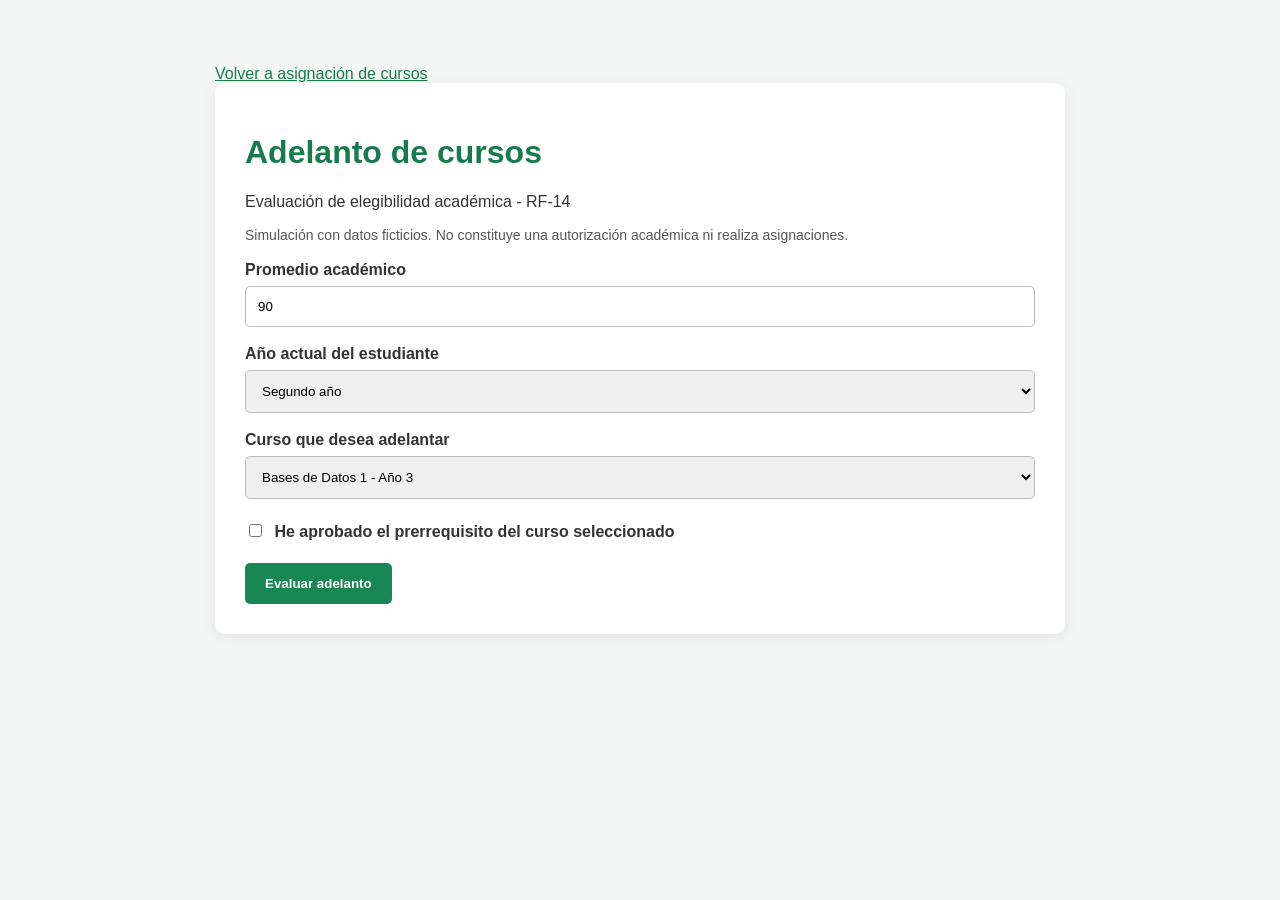
==== frontend/vistas/adelanto-cursos.html @ 56dfaef2 "feat(rf14): implementar evaluacion de adelanto de cursos" ====
<!DOCTYPE html>
<html lang="es">
<head>
    <meta charset="UTF-8">
    <meta name="viewport" content="width=device-width, initial-scale=1">
    <title>Adelanto de cursos - UVG</title>
    <link rel="stylesheet" href="../css/styles.css">
    <style>
        body { background: #f4f6f5; font-family: Arial, sans-serif; }
        main { max-width: 850px; margin: 45px auto; padding: 20px; }
        .panel { background: white; padding: 30px; border-radius: 10px;
                 box-shadow: 0 3px 15px #00000012; }
        h1 { color: #187b4c; }
        label { display: block; margin-top: 18px; font-weight: bold; }
        input, select { box-sizing: border-box; width: 100%; padding: 12px;
                        margin-top: 7px; border: 1px solid #bbb;
                        border-radius: 5px; }
        button { margin-top: 22px; padding: 13px 20px; background: #198754;
                 color: white; border: 0; border-radius: 5px;
                 cursor: pointer; font-weight: bold; }
        .resultado { margin-top: 25px; padding: 18px; border-radius: 6px; }
        .aprobado { background: #d1fae5; color: #065f46; }
        .rechazado { background: #fee2e2; color: #991b1b; }
        .aviso { color: #555; font-size: 14px; }
        a { color: #187b4c; }
    </style>
</head>
<body>
<main>
    <a href="dashboard-asignacion.html">Volver a asignación de cursos</a>

    <div class="panel">
        <h1>Adelanto de cursos</h1>
        <p>Evaluación de elegibilidad académica - RF-14</p>
        <p class="aviso">
            Simulación con datos ficticios. No constituye una
            autorización académica ni realiza asignaciones.
        </p>

        <form id="form-adelanto">
            <label for="promedio">Promedio académico</label>
            <input id="promedio" type="number" min="0" max="100"
                   step="0.01" value="90" required>

            <label for="anio">Año actual del estudiante</label>
            <select id="anio">
                <option value="1">Primer año</option>
                <option value="2" selected>Segundo año</option>
                <option value="3">Tercer año</option>
                <option value="4">Cuarto año</option>
                <option value="5">Quinto año</option>
            </select>

            <label for="curso">Curso que desea adelantar</label>
            <select id="curso">
                <option value="CC3088">Bases de Datos 1 - Año 3</option>
                <option value="CC3089">Bases de Datos 2 - Año 4</option>
            </select>

            <label>
                <input id="aprobado" type="checkbox"
                       style="width:auto; margin-right:8px;">
                He aprobado el prerrequisito del curso seleccionado
            </label>

            <button type="submit">Evaluar adelanto</button>
        </form>

        <div id="resultado" role="status" aria-live="polite"></div>
    </div>
</main>

<script src="../js/adelanto-cursos.js"></script>
</body>
</html>
---- frontend/css/styles.css ----
:root {
    --uvg-green: #208454;
    --uvg-dark-green: #175d3c;
    --uvg-bg-light: #f4f6f5;
    --uvg-sidebar: #175d3c;
    --text-main: #333333;
    --border-color: #dcdcdc;

    /* Colores de Estados de Cursos / STAFF */
    --status-warning-bg: #fef3c7;
    --status-warning-text: #92400e;
    --status-success-bg: #d1fae5;
    --status-success-text: #065f46;
    --status-danger-bg: #fee2e2;
    --status-danger-text: #991b1b;
}

body {
    font-family: Arial, sans-serif;
    margin: 0;
    padding: 0;
    background-color: var(--uvg-bg-light);
    color: var(--text-main);
}

/* Pantalla de Carga Institucional */
#splash-screen {
    position: fixed;
    top: 0;
    left: 0;
    width: 100vw;
    height: 100vh;
    background-color: var(--uvg-green);
    display: flex;
    justify-content: center;
    align-items: center;
    z-index: 9999;
    transition: opacity 0.5s ease;
}

.splash-logo {
    color: #ffffff;
    font-size: 3rem;
    font-weight: bold;
    letter-spacing: 2px;
}

/* Estilos de Botones Personalizados */
.btn-uvg {
    background-color: var(--uvg-green);
    color: white;
    border: none;
    padding: 10px 18px;
    font-weight: bold;
    border-radius: 4px;
    cursor: pointer;
    text-transform: uppercase;
    transition: background 0.2s;
}

.btn-uvg:hover {
    background-color: var(--uvg-dark-green);
}

/* Tablas y Componentes de Iteración 3 */
.table-custom {
    width: 100%;
    border-collapse: collapse;
    background: #ffffff;
    margin-top: 15px;
    box-shadow: 0 1px 3px rgba(0,0,0,0.1);
}

.table-custom colgroup {
    display: none;
}

.table-custom thead,
.table-custom tbody,
.table-custom tr {
    width: 100%;
}

.table-custom thead,
.table-custom tbody {
    display: block;
}

.table-custom thead tr,
.table-custom tbody tr {
    display: grid;
    grid-template-columns: 11% 25% 12% 16% 16% 20%;
}

.table-custom tr > :nth-child(1) { grid-column: 1; }
.table-custom tr > :nth-child(2) { grid-column: 2; }
.table-custom tr > :nth-child(3) { grid-column: 3; }
.table-custom tr > :nth-child(4) { grid-column: 4; }
.table-custom tr > :nth-child(5) { grid-column: 5; }
.table-custom tr > :nth-child(6) { grid-column: 6; }

.table-custom th, .table-custom td {
    display: block;
    min-width: 0;
    padding: 12px;
    border: 1px solid var(--border-color);
    text-align: left;
    font-size: 0.9rem;
    overflow-wrap: anywhere;
    vertical-align: middle;
}

.table-custom th {
    background-color: var(--uvg-dark-green);
    color: #ffffff;
}

.table-custom td small {
    display: inline-block;
    margin-top: 6px;
    color: #666;
}

.table-custom .btn-ver-ficha,
.table-custom .btn-seguir {
    display: block;
    box-sizing: border-box;
    width: 100%;
    margin: 0;
    white-space: normal;
}

.table-custom tbody td:last-child {
    display: flex;
    flex-direction: column;
    align-items: stretch;
    gap: 8px;
    min-width: 0;
}

.table-custom .btn-ver-ficha {
    min-height: 36px;
    padding: 8px 10px;
    border: 1px solid #9aa7ad;
    border-radius: 4px;
    background: #f8fafb;
    color: #263238;
    font-weight: 600;
    cursor: pointer;
}

.table-custom .btn-ver-ficha:hover {
    border-color: var(--uvg-green);
    background: #eef8f2;
    color: var(--uvg-dark-green);
}

/* Insignias de Estado */
.badge-status {
    padding: 6px 10px;
    border-radius: 4px;
    font-size: 0.85rem;
    font-weight: bold;
    display: inline-block;
}
.badge-warning {
    background-color: var(--status-warning-bg);
    color: var(--status-warning-text);
}

.badge-success {
    background-color: var(--status-success-bg);
    color: var(--status-success-text);
}

.badge-danger {
    background-color: var(--status-danger-bg);
    color: var(--status-danger-text);
}

/* RF-07: pestaña y tarjetas de notificaciones */
.catalogo-tab {
    border: 0;
    border-bottom: 3px solid transparent;
    background: transparent;
    color: var(--text-main);
    font: inherit;
    cursor: pointer;
    transition: color 0.2s, border-color 0.2s;
}

.catalogo-tab:hover {
    color: var(--uvg-dark-green);
    border-bottom-color: var(--uvg-green);
}

.catalogo-tab-activa {
    border-bottom-color: var(--uvg-green);
    color: var(--uvg-dark-green);
    font-weight: bold;
}

.panel-alertas {
    padding: 5px 0;
}

.lista-alertas {
    display: grid;
    gap: 12px;
}

.alerta {
    display: flex;
    justify-content: space-between;
    gap: 16px;
    padding: 16px;
    border: 1px solid var(--border-color);
    border-left: 4px solid #9ca3af;
    border-radius: 5px;
    background: #fff;
}

.alerta-no-leida {
    border-left-color: var(--uvg-green);
    background: #f0fdf4;
}

.alerta p {
    margin: 0 0 8px;
}

.alerta-meta,
.estado-alertas {
    color: #666;
    font-size: 0.85rem;
}

.btn-marcar-leida {
    align-self: center;
    min-width: 145px;
    border: 1px solid var(--uvg-green);
    border-radius: 4px;
    padding: 8px 12px;
    background: #fff;
    color: var(--uvg-dark-green);
    cursor: pointer;
}
/* Mensaje cuando el buscador no encuentra cursos */
.table-custom .fila-sin-resultados td {
    grid-column: 1 / -1;
    text-align: center;
    padding: 20px;
    font-weight: 500;
}


/* ENTREGA 05: MEJORAS DE COLORES INSTITUCIONALES */

/* Botones secundarios */
.table-custom .btn-ver-ficha {
    border-color: var(--uvg-green);
    background-color: #eaf5ee;
    color: var(--uvg-dark-green);
}

.table-custom .btn-ver-ficha:hover {
    background-color: #d6ecdf;
    border-color: var(--uvg-dark-green);
}

/* Botones de notificaciones */
.btn-marcar-leida:hover {
    background-color: #eaf5ee;
    border-color: var(--uvg-dark-green);
}

/* Tarjetas de notificaciones */
.alerta {
    background-color: #ffffff;
    border-color: #d5e5da;
}

.alerta-no-leida {
    background-color: #eaf5ee;
    border-left-color: var(--uvg-green);
}

/* Campos de formularios */
input,
select,
textarea {
    border-color: #b7d4c1;
}

input:focus-visible,
select:focus-visible,
textarea:focus-visible {
    outline: 2px solid var(--uvg-green);
    outline-offset: 2px;
}

/* Accesibilidad de botones */
button:focus-visible {
    outline: 2px solid var(--uvg-dark-green);
    outline-offset: 3px;
}
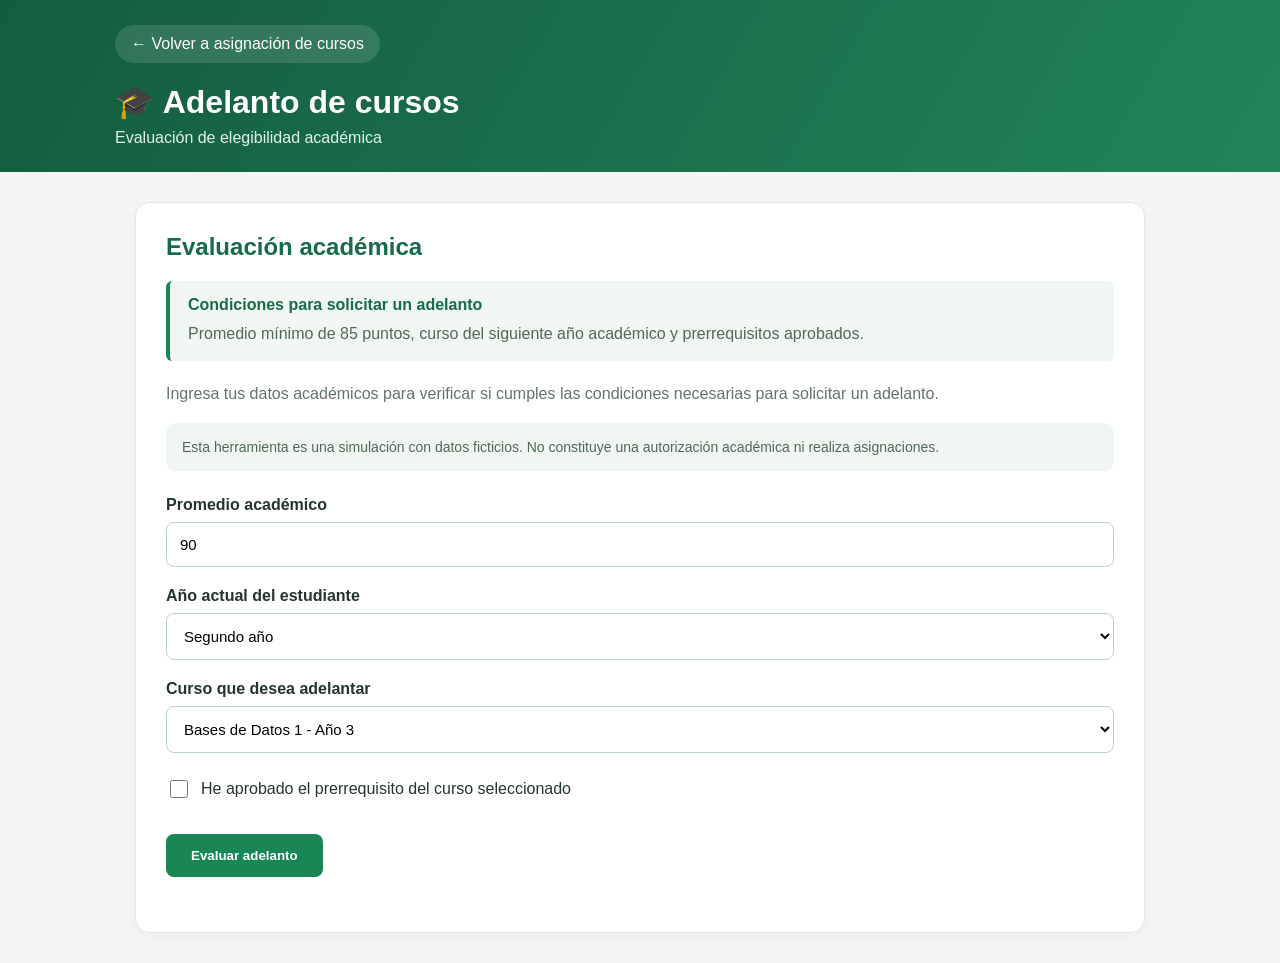
==== commit edeafaa7: "feat: mejorar diseno visual de adelanto de cursos" ====
--- a/frontend/vistas/adelanto-cursos.html
+++ b/frontend/vistas/adelanto-cursos.html
@@ -1,73 +1,280 @@
 <!DOCTYPE html>
 <html lang="es">
 <head>
-    <meta charset="UTF-8">
-    <meta name="viewport" content="width=device-width, initial-scale=1">
-    <title>Adelanto de cursos - UVG</title>
-    <link rel="stylesheet" href="../css/styles.css">
-    <style>
-        body { background: #f4f6f5; font-family: Arial, sans-serif; }
-        main { max-width: 850px; margin: 45px auto; padding: 20px; }
-        .panel { background: white; padding: 30px; border-radius: 10px;
-                 box-shadow: 0 3px 15px #00000012; }
-        h1 { color: #187b4c; }
-        label { display: block; margin-top: 18px; font-weight: bold; }
-        input, select { box-sizing: border-box; width: 100%; padding: 12px;
-                        margin-top: 7px; border: 1px solid #bbb;
-                        border-radius: 5px; }
-        button { margin-top: 22px; padding: 13px 20px; background: #198754;
-                 color: white; border: 0; border-radius: 5px;
-                 cursor: pointer; font-weight: bold; }
-        .resultado { margin-top: 25px; padding: 18px; border-radius: 6px; }
-        .aprobado { background: #d1fae5; color: #065f46; }
-        .rechazado { background: #fee2e2; color: #991b1b; }
-        .aviso { color: #555; font-size: 14px; }
-        a { color: #187b4c; }
-    </style>
+<meta charset="UTF-8">
+<meta name="viewport" content="width=device-width, initial-scale=1">
+<title>Adelanto de cursos - UVG</title>
+<link rel="stylesheet" href="../css/styles.css">
+<style>
+* { box-sizing: border-box; }
+
+body {
+  margin: 0;
+  font-family: Arial, sans-serif;
+  background: #f4f6f5;
+  color: #25352e;
+}
+
+.encabezado {
+  background: linear-gradient(120deg, #145c3e, #21845a);
+  color: white;
+  padding: 25px max(24px, calc((100% - 1050px)/2));
+}
+
+.volver {
+  display: inline-block;
+  color: white;
+  text-decoration: none;
+  background: #ffffff20;
+  padding: 10px 16px;
+  border-radius: 25px;
+  margin-bottom: 20px;
+}
+
+.encabezado h1 {
+  font-size: 32px;
+  margin: 0 0 8px;
+}
+
+.encabezado p {
+  margin: 0;
+  color: #e0f2e8;
+}
+
+main {
+  max-width: 1050px;
+  margin: 30px auto;
+  padding: 0 20px;
+}
+
+.indicadores {
+  display: grid;
+  grid-template-columns: repeat(3, 1fr);
+  gap: 16px;
+  margin-bottom: 25px;
+}
+
+.indicador {
+  background: white;
+  border: 1px solid #dbe7df;
+  border-left: 5px solid #21845a;
+  border-radius: 12px;
+  padding: 20px;
+  box-shadow: 0 3px 10px #00000008;
+}
+
+.indicador strong {
+  display: block;
+  color: #176b49;
+  font-size: 24px;
+  margin-bottom: 6px;
+}
+
+.indicador span {
+  font-size: 14px;
+  color: #64746b;
+}
+
+.panel {
+  background: white;
+  padding: 30px;
+  border-radius: 14px;
+  border: 1px solid #dce8e0;
+  box-shadow: 0 4px 15px #00000008;
+}
+
+.panel h2 {
+  margin-top: 0;
+  color: #176b49;
+}
+
+.descripcion {
+  color: #64746b;
+  line-height: 1.6;
+}
+
+label {
+  display: block;
+  margin: 20px 0 8px;
+  font-weight: bold;
+}
+
+input:not([type="checkbox"]), select {
+  width: 100%;
+  padding: 13px;
+  border: 1px solid #b9d3c4;
+  border-radius: 8px;
+  background: white;
+  font-size: 15px;
+}
+
+input:focus, select:focus {
+  outline: 2px solid #21845a;
+  outline-offset: 2px;
+}
+
+.checkbox {
+  display: flex;
+  align-items: center;
+  gap: 10px;
+  margin-top: 24px;
+  font-weight: normal;
+}
+
+.checkbox input {
+  width: 18px;
+  height: 18px;
+}
+
+button {
+  margin-top: 25px;
+  padding: 14px 25px;
+  border: 0;
+  border-radius: 8px;
+  background: #198754;
+  color: white;
+  font-weight: bold;
+  cursor: pointer;
+}
+
+button:hover {
+  background: #146c43;
+}
+
+.resultado {
+  margin-top: 25px;
+  padding: 0;
+  border-radius: 10px;
+}
+
+.resultado:not(:empty) {
+  padding: 20px;
+}
+
+.aprobado {
+  background: #e1f4e8;
+  color: #176b49;
+  border-left: 5px solid #198754;
+}
+
+.rechazado {
+  background: #fff0ed;
+  color: #9b2929;
+  border-left: 5px solid #c83d3d;
+}
+
+.aviso {
+  background: #f0f7f3;
+  border-radius: 10px;
+  padding: 16px;
+  margin-bottom: 25px;
+  color: #52675b;
+  font-size: 14px;
+}
+
+@media (max-width: 650px) {
+  .indicadores {
+    grid-template-columns: 1fr;
+  }
+  .encabezado h1 {
+    font-size: 26px;
+  }
+  .panel {
+    padding: 20px;
+  }
+}
+
+.condiciones {
+  background: #f0f7f3;
+  border-left: 4px solid #198754;
+  border-radius: 6px;
+  padding: 15px 18px;
+  margin: 20px 0;
+}
+
+.condiciones strong {
+  color: #176b49;
+}
+
+.condiciones p {
+  margin: 8px 0 0;
+  color: #52675b;
+  line-height: 1.5;
+}
+
+</style>
 </head>
 <body>
+
+<header class="encabezado">
+  <a class="volver" href="dashboard-asignacion.html">
+    ← Volver a asignación de cursos
+  </a>
+  <h1>🎓 Adelanto de cursos</h1>
+  <p>Evaluación de elegibilidad académica</p>
+</header>
+
 <main>
-    <a href="dashboard-asignacion.html">Volver a asignación de cursos</a>
-
-    <div class="panel">
-        <h1>Adelanto de cursos</h1>
-        <p>Evaluación de elegibilidad académica - RF-14</p>
-        <p class="aviso">
-            Simulación con datos ficticios. No constituye una
-            autorización académica ni realiza asignaciones.
-        </p>
-
-        <form id="form-adelanto">
-            <label for="promedio">Promedio académico</label>
-            <input id="promedio" type="number" min="0" max="100"
-                   step="0.01" value="90" required>
-
-            <label for="anio">Año actual del estudiante</label>
-            <select id="anio">
-                <option value="1">Primer año</option>
-                <option value="2" selected>Segundo año</option>
-                <option value="3">Tercer año</option>
-                <option value="4">Cuarto año</option>
-                <option value="5">Quinto año</option>
-            </select>
-
-            <label for="curso">Curso que desea adelantar</label>
-            <select id="curso">
-                <option value="CC3088">Bases de Datos 1 - Año 3</option>
-                <option value="CC3089">Bases de Datos 2 - Año 4</option>
-            </select>
-
-            <label>
-                <input id="aprobado" type="checkbox"
-                       style="width:auto; margin-right:8px;">
-                He aprobado el prerrequisito del curso seleccionado
-            </label>
-
-            <button type="submit">Evaluar adelanto</button>
-        </form>
-
-        <div id="resultado" role="status" aria-live="polite"></div>
-    </div>
+
+
+
+<section class="panel">
+
+  <h2>Evaluación académica</h2>
+
+  <div class="condiciones">
+    <strong>Condiciones para solicitar un adelanto</strong>
+    <p>
+      Promedio mínimo de 85 puntos, curso del siguiente año
+      académico y prerrequisitos aprobados.
+    </p>
+  </div>
+
+  <p class="descripcion">
+    Ingresa tus datos académicos para verificar si cumples
+    las condiciones necesarias para solicitar un adelanto.
+  </p>
+
+  <div class="aviso">
+    Esta herramienta es una simulación con datos ficticios.
+    No constituye una autorización académica ni realiza asignaciones.
+  </div>
+
+  <form id="form-adelanto">
+
+    <label for="promedio">Promedio académico</label>
+    <input id="promedio" type="number" min="0" max="100"
+           step="0.01" value="90" required>
+
+    <label for="anio">Año actual del estudiante</label>
+    <select id="anio">
+      <option value="1">Primer año</option>
+      <option value="2" selected>Segundo año</option>
+      <option value="3">Tercer año</option>
+      <option value="4">Cuarto año</option>
+      <option value="5">Quinto año</option>
+    </select>
+
+    <label for="curso">Curso que desea adelantar</label>
+    <select id="curso">
+      <option value="CC3088">Bases de Datos 1 - Año 3</option>
+      <option value="CC3089">Bases de Datos 2 - Año 4</option>
+    </select>
+
+    <label class="checkbox">
+      <input id="aprobado" type="checkbox">
+      He aprobado el prerrequisito del curso seleccionado
+    </label>
+
+    <button type="submit">Evaluar adelanto</button>
+
+  </form>
+
+  <div id="resultado" class="resultado"
+       role="status" aria-live="polite"></div>
+
+</section>
+
 </main>
 
 <script src="../js/adelanto-cursos.js"></script>
--- a/frontend/css/styles.css
+++ b/frontend/css/styles.css
@@ -107,7 +107,6 @@
     text-align: left;
     font-size: 0.9rem;
     overflow-wrap: anywhere;
-    vertical-align: middle;
 }
 
 .table-custom th {
@@ -303,4 +302,197 @@
 button:focus-visible {
     outline: 2px solid var(--uvg-dark-green);
     outline-offset: 3px;
-}+}
+/* Navegacion uniforme del estudiante */
+.menu-estudiante {
+    list-style: none;
+    padding: 0;
+    margin: 0;
+}
+
+.menu-estudiante li {
+    margin: 0 0 6px;
+    padding: 0;
+}
+
+.menu-estudiante .menu-enlace {
+    display: block;
+    box-sizing: border-box;
+    width: 100%;
+    padding: 12px;
+    background: transparent;
+    color: white;
+    border: 0;
+    border-radius: 5px;
+    text-align: left;
+    text-decoration: none;
+    font-family: Arial, sans-serif;
+    font-size: 14px;
+    font-weight: 500;
+    line-height: 1.4;
+    cursor: pointer;
+}
+
+.menu-estudiante .menu-enlace:hover,
+.menu-estudiante .menu-enlace:focus-visible {
+    background: rgba(255, 255, 255, 0.15);
+}
+
+.menu-estudiante .menu-enlace.activo {
+    background: rgba(255, 255, 255, 0.12);
+}
+
+.menu-estudiante .menu-enlace[hidden] {
+    display: none;
+}
+
+/* Correccion visual del menu estudiantil */
+#dashboard-view .menu-estudiante {
+    list-style: none;
+    padding: 0;
+    margin: 20px 0 0;
+}
+
+#dashboard-view .menu-estudiante li {
+    margin: 0 0 8px;
+    padding: 0;
+}
+
+#dashboard-view .menu-estudiante .menu-enlace {
+    display: block;
+    box-sizing: border-box;
+    width: 100%;
+    padding: 12px;
+    margin: 0;
+    border: none;
+    border-radius: 6px;
+    background: transparent;
+    color: #ffffff;
+    text-decoration: none;
+    text-align: left;
+    font-family: Arial, sans-serif;
+    font-size: 14px;
+    font-weight: 500;
+    line-height: 1.4;
+    cursor: pointer;
+}
+
+#dashboard-view .menu-estudiante .menu-enlace.activo {
+    background: rgba(255, 255, 255, 0.12);
+}
+
+#dashboard-view .menu-estudiante .menu-enlace:hover,
+#dashboard-view .menu-estudiante .menu-enlace:focus-visible {
+    background: #208454;
+    color: #ffffff;
+    text-decoration: none;
+}
+
+#dashboard-view .menu-estudiante .menu-enlace[hidden] {
+    display: none;
+}
+
+/* ENTREGA 6: ACCESOS RÁPIDOS DEL PORTAL */
+
+.accesos-rapidos {
+    margin: 24px 0;
+    padding: 24px;
+    background: #f0f8f3;
+    border: 1px solid #d5e8db;
+    border-radius: 12px;
+}
+
+.accesos-rapidos h3 {
+    margin-top: 0;
+    color: var(--uvg-dark-green, #175d3c);
+}
+
+.accesos-rapidos p {
+    color: #475569;
+    margin-bottom: 20px;
+}
+
+.accesos-rapidos-grid {
+    display: grid;
+    grid-template-columns: repeat(auto-fit, minmax(190px, 1fr));
+    gap: 16px;
+}
+
+.acceso-rapido {
+    display: flex;
+    flex-direction: column;
+    align-items: flex-start;
+    gap: 10px;
+    padding: 20px;
+    background: #ffffff;
+    border: 1px solid #d5e8db;
+    border-radius: 10px;
+    color: #263238;
+    text-decoration: none;
+    text-align: left;
+    font: inherit;
+    cursor: pointer;
+    transition: transform 0.2s, box-shadow 0.2s;
+}
+
+.acceso-rapido:hover {
+    transform: translateY(-3px);
+    box-shadow: 0 5px 14px rgba(0, 0, 0, 0.10);
+    border-color: var(--uvg-green, #208454);
+}
+
+.acceso-rapido:focus-visible {
+    outline: 3px solid var(--uvg-green, #208454);
+    outline-offset: 2px;
+}
+
+.acceso-rapido strong {
+    color: var(--uvg-dark-green, #175d3c);
+}
+
+.acceso-rapido small {
+    color: #52635a;
+    line-height: 1.5;
+}
+
+.acceso-icono {
+    font-size: 1.8rem;
+}
+
+.acceso-rapido[hidden] {
+    display: none;
+}
+
+/* ENTREGA 6: ADAPTACIÓN Y ACCESIBILIDAD */
+
+/* Mejorar la visualización en pantallas pequeñas */
+@media (max-width: 768px) {
+    .accesos-rapidos {
+        padding: 16px;
+        margin: 16px 0;
+    }
+
+    .accesos-rapidos-grid {
+        grid-template-columns: 1fr;
+        gap: 12px;
+    }
+
+    .acceso-rapido {
+        padding: 16px;
+    }
+
+    .accesos-rapidos h3 {
+        font-size: 1.2rem;
+    }
+}
+
+/* Respetar a los usuarios que prefieren menos movimiento */
+@media (prefers-reduced-motion: reduce) {
+    .acceso-rapido {
+        transition: none;
+    }
+
+    .acceso-rapido:hover {
+        transform: none;
+    }
+}
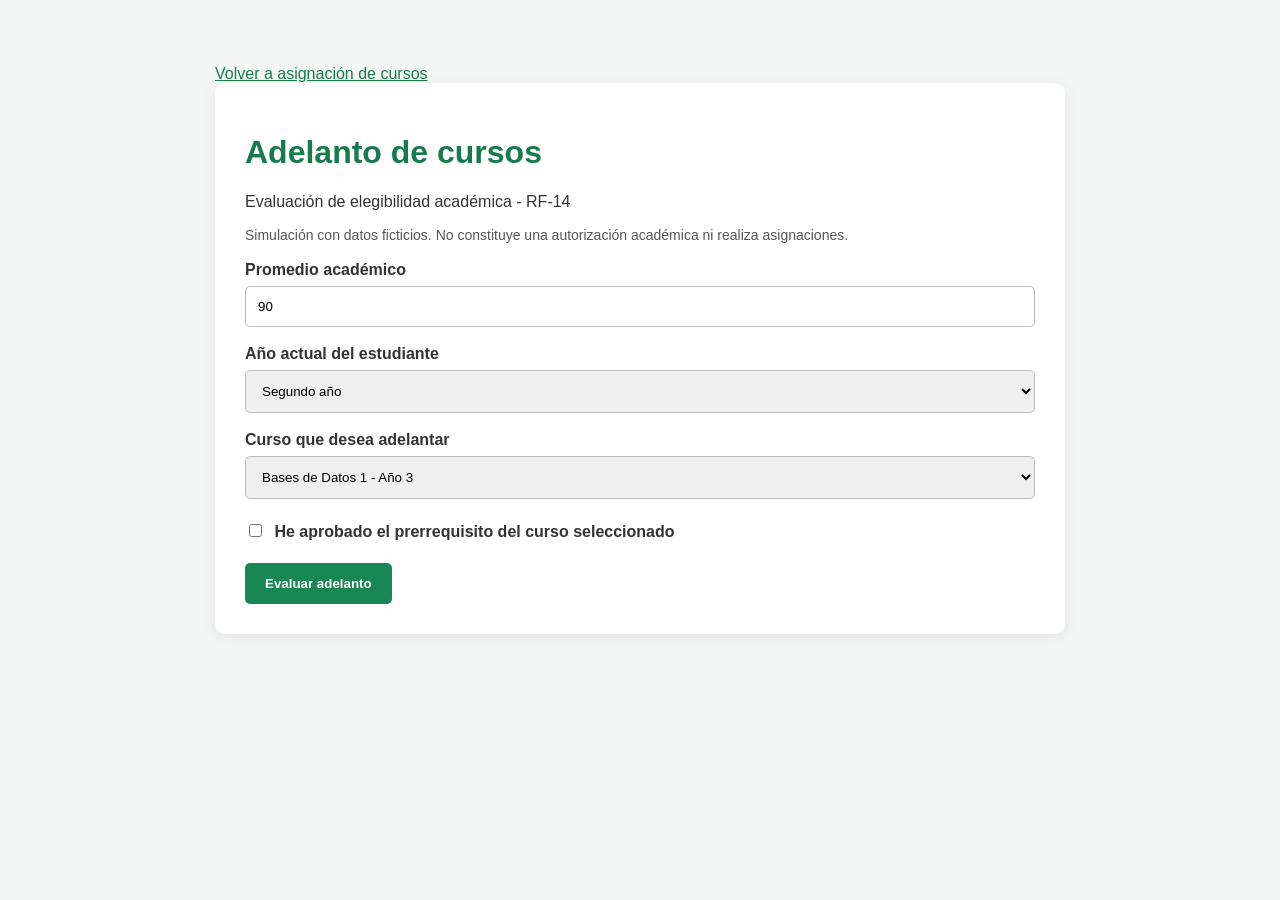
==== commit 0af26f9c: "Merge branch 'main' of https://github.com/agevs/Proyecto1POO into feature/filtros-academicos" ====
--- a/frontend/vistas/adelanto-cursos.html
+++ b/frontend/vistas/adelanto-cursos.html
@@ -1,280 +1,73 @@
 <!DOCTYPE html>
 <html lang="es">
 <head>
-<meta charset="UTF-8">
-<meta name="viewport" content="width=device-width, initial-scale=1">
-<title>Adelanto de cursos - UVG</title>
-<link rel="stylesheet" href="../css/styles.css">
-<style>
-* { box-sizing: border-box; }
-
-body {
-  margin: 0;
-  font-family: Arial, sans-serif;
-  background: #f4f6f5;
-  color: #25352e;
-}
-
-.encabezado {
-  background: linear-gradient(120deg, #145c3e, #21845a);
-  color: white;
-  padding: 25px max(24px, calc((100% - 1050px)/2));
-}
-
-.volver {
-  display: inline-block;
-  color: white;
-  text-decoration: none;
-  background: #ffffff20;
-  padding: 10px 16px;
-  border-radius: 25px;
-  margin-bottom: 20px;
-}
-
-.encabezado h1 {
-  font-size: 32px;
-  margin: 0 0 8px;
-}
-
-.encabezado p {
-  margin: 0;
-  color: #e0f2e8;
-}
-
-main {
-  max-width: 1050px;
-  margin: 30px auto;
-  padding: 0 20px;
-}
-
-.indicadores {
-  display: grid;
-  grid-template-columns: repeat(3, 1fr);
-  gap: 16px;
-  margin-bottom: 25px;
-}
-
-.indicador {
-  background: white;
-  border: 1px solid #dbe7df;
-  border-left: 5px solid #21845a;
-  border-radius: 12px;
-  padding: 20px;
-  box-shadow: 0 3px 10px #00000008;
-}
-
-.indicador strong {
-  display: block;
-  color: #176b49;
-  font-size: 24px;
-  margin-bottom: 6px;
-}
-
-.indicador span {
-  font-size: 14px;
-  color: #64746b;
-}
-
-.panel {
-  background: white;
-  padding: 30px;
-  border-radius: 14px;
-  border: 1px solid #dce8e0;
-  box-shadow: 0 4px 15px #00000008;
-}
-
-.panel h2 {
-  margin-top: 0;
-  color: #176b49;
-}
-
-.descripcion {
-  color: #64746b;
-  line-height: 1.6;
-}
-
-label {
-  display: block;
-  margin: 20px 0 8px;
-  font-weight: bold;
-}
-
-input:not([type="checkbox"]), select {
-  width: 100%;
-  padding: 13px;
-  border: 1px solid #b9d3c4;
-  border-radius: 8px;
-  background: white;
-  font-size: 15px;
-}
-
-input:focus, select:focus {
-  outline: 2px solid #21845a;
-  outline-offset: 2px;
-}
-
-.checkbox {
-  display: flex;
-  align-items: center;
-  gap: 10px;
-  margin-top: 24px;
-  font-weight: normal;
-}
-
-.checkbox input {
-  width: 18px;
-  height: 18px;
-}
-
-button {
-  margin-top: 25px;
-  padding: 14px 25px;
-  border: 0;
-  border-radius: 8px;
-  background: #198754;
-  color: white;
-  font-weight: bold;
-  cursor: pointer;
-}
-
-button:hover {
-  background: #146c43;
-}
-
-.resultado {
-  margin-top: 25px;
-  padding: 0;
-  border-radius: 10px;
-}
-
-.resultado:not(:empty) {
-  padding: 20px;
-}
-
-.aprobado {
-  background: #e1f4e8;
-  color: #176b49;
-  border-left: 5px solid #198754;
-}
-
-.rechazado {
-  background: #fff0ed;
-  color: #9b2929;
-  border-left: 5px solid #c83d3d;
-}
-
-.aviso {
-  background: #f0f7f3;
-  border-radius: 10px;
-  padding: 16px;
-  margin-bottom: 25px;
-  color: #52675b;
-  font-size: 14px;
-}
-
-@media (max-width: 650px) {
-  .indicadores {
-    grid-template-columns: 1fr;
-  }
-  .encabezado h1 {
-    font-size: 26px;
-  }
-  .panel {
-    padding: 20px;
-  }
-}
-
-.condiciones {
-  background: #f0f7f3;
-  border-left: 4px solid #198754;
-  border-radius: 6px;
-  padding: 15px 18px;
-  margin: 20px 0;
-}
-
-.condiciones strong {
-  color: #176b49;
-}
-
-.condiciones p {
-  margin: 8px 0 0;
-  color: #52675b;
-  line-height: 1.5;
-}
-
-</style>
+    <meta charset="UTF-8">
+    <meta name="viewport" content="width=device-width, initial-scale=1">
+    <title>Adelanto de cursos - UVG</title>
+    <link rel="stylesheet" href="../css/styles.css">
+    <style>
+        body { background: #f4f6f5; font-family: Arial, sans-serif; }
+        main { max-width: 850px; margin: 45px auto; padding: 20px; }
+        .panel { background: white; padding: 30px; border-radius: 10px;
+                 box-shadow: 0 3px 15px #00000012; }
+        h1 { color: #187b4c; }
+        label { display: block; margin-top: 18px; font-weight: bold; }
+        input, select { box-sizing: border-box; width: 100%; padding: 12px;
+                        margin-top: 7px; border: 1px solid #bbb;
+                        border-radius: 5px; }
+        button { margin-top: 22px; padding: 13px 20px; background: #198754;
+                 color: white; border: 0; border-radius: 5px;
+                 cursor: pointer; font-weight: bold; }
+        .resultado { margin-top: 25px; padding: 18px; border-radius: 6px; }
+        .aprobado { background: #d1fae5; color: #065f46; }
+        .rechazado { background: #fee2e2; color: #991b1b; }
+        .aviso { color: #555; font-size: 14px; }
+        a { color: #187b4c; }
+    </style>
 </head>
 <body>
+<main>
+    <a href="dashboard-asignacion.html">Volver a asignación de cursos</a>
 
-<header class="encabezado">
-  <a class="volver" href="dashboard-asignacion.html">
-    ← Volver a asignación de cursos
-  </a>
-  <h1>🎓 Adelanto de cursos</h1>
-  <p>Evaluación de elegibilidad académica</p>
-</header>
+    <div class="panel">
+        <h1>Adelanto de cursos</h1>
+        <p>Evaluación de elegibilidad académica - RF-14</p>
+        <p class="aviso">
+            Simulación con datos ficticios. No constituye una
+            autorización académica ni realiza asignaciones.
+        </p>
 
-<main>
+        <form id="form-adelanto">
+            <label for="promedio">Promedio académico</label>
+            <input id="promedio" type="number" min="0" max="100"
+                   step="0.01" value="90" required>
 
+            <label for="anio">Año actual del estudiante</label>
+            <select id="anio">
+                <option value="1">Primer año</option>
+                <option value="2" selected>Segundo año</option>
+                <option value="3">Tercer año</option>
+                <option value="4">Cuarto año</option>
+                <option value="5">Quinto año</option>
+            </select>
 
+            <label for="curso">Curso que desea adelantar</label>
+            <select id="curso">
+                <option value="CC3088">Bases de Datos 1 - Año 3</option>
+                <option value="CC3089">Bases de Datos 2 - Año 4</option>
+            </select>
 
-<section class="panel">
+            <label>
+                <input id="aprobado" type="checkbox"
+                       style="width:auto; margin-right:8px;">
+                He aprobado el prerrequisito del curso seleccionado
+            </label>
 
-  <h2>Evaluación académica</h2>
+            <button type="submit">Evaluar adelanto</button>
+        </form>
 
-  <div class="condiciones">
-    <strong>Condiciones para solicitar un adelanto</strong>
-    <p>
-      Promedio mínimo de 85 puntos, curso del siguiente año
-      académico y prerrequisitos aprobados.
-    </p>
-  </div>
-
-  <p class="descripcion">
-    Ingresa tus datos académicos para verificar si cumples
-    las condiciones necesarias para solicitar un adelanto.
-  </p>
-
-  <div class="aviso">
-    Esta herramienta es una simulación con datos ficticios.
-    No constituye una autorización académica ni realiza asignaciones.
-  </div>
-
-  <form id="form-adelanto">
-
-    <label for="promedio">Promedio académico</label>
-    <input id="promedio" type="number" min="0" max="100"
-           step="0.01" value="90" required>
-
-    <label for="anio">Año actual del estudiante</label>
-    <select id="anio">
-      <option value="1">Primer año</option>
-      <option value="2" selected>Segundo año</option>
-      <option value="3">Tercer año</option>
-      <option value="4">Cuarto año</option>
-      <option value="5">Quinto año</option>
-    </select>
-
-    <label for="curso">Curso que desea adelantar</label>
-    <select id="curso">
-      <option value="CC3088">Bases de Datos 1 - Año 3</option>
-      <option value="CC3089">Bases de Datos 2 - Año 4</option>
-    </select>
-
-    <label class="checkbox">
-      <input id="aprobado" type="checkbox">
-      He aprobado el prerrequisito del curso seleccionado
-    </label>
-
-    <button type="submit">Evaluar adelanto</button>
-
-  </form>
-
-  <div id="resultado" class="resultado"
-       role="status" aria-live="polite"></div>
-
-</section>
-
+        <div id="resultado" role="status" aria-live="polite"></div>
+    </div>
 </main>
 
 <script src="../js/adelanto-cursos.js"></script>
--- a/frontend/css/styles.css
+++ b/frontend/css/styles.css
@@ -107,6 +107,7 @@
     text-align: left;
     font-size: 0.9rem;
     overflow-wrap: anywhere;
+    vertical-align: middle;
 }
 
 .table-custom th {
@@ -391,108 +392,3 @@
 #dashboard-view .menu-estudiante .menu-enlace[hidden] {
     display: none;
 }
-
-/* ENTREGA 6: ACCESOS RÁPIDOS DEL PORTAL */
-
-.accesos-rapidos {
-    margin: 24px 0;
-    padding: 24px;
-    background: #f0f8f3;
-    border: 1px solid #d5e8db;
-    border-radius: 12px;
-}
-
-.accesos-rapidos h3 {
-    margin-top: 0;
-    color: var(--uvg-dark-green, #175d3c);
-}
-
-.accesos-rapidos p {
-    color: #475569;
-    margin-bottom: 20px;
-}
-
-.accesos-rapidos-grid {
-    display: grid;
-    grid-template-columns: repeat(auto-fit, minmax(190px, 1fr));
-    gap: 16px;
-}
-
-.acceso-rapido {
-    display: flex;
-    flex-direction: column;
-    align-items: flex-start;
-    gap: 10px;
-    padding: 20px;
-    background: #ffffff;
-    border: 1px solid #d5e8db;
-    border-radius: 10px;
-    color: #263238;
-    text-decoration: none;
-    text-align: left;
-    font: inherit;
-    cursor: pointer;
-    transition: transform 0.2s, box-shadow 0.2s;
-}
-
-.acceso-rapido:hover {
-    transform: translateY(-3px);
-    box-shadow: 0 5px 14px rgba(0, 0, 0, 0.10);
-    border-color: var(--uvg-green, #208454);
-}
-
-.acceso-rapido:focus-visible {
-    outline: 3px solid var(--uvg-green, #208454);
-    outline-offset: 2px;
-}
-
-.acceso-rapido strong {
-    color: var(--uvg-dark-green, #175d3c);
-}
-
-.acceso-rapido small {
-    color: #52635a;
-    line-height: 1.5;
-}
-
-.acceso-icono {
-    font-size: 1.8rem;
-}
-
-.acceso-rapido[hidden] {
-    display: none;
-}
-
-/* ENTREGA 6: ADAPTACIÓN Y ACCESIBILIDAD */
-
-/* Mejorar la visualización en pantallas pequeñas */
-@media (max-width: 768px) {
-    .accesos-rapidos {
-        padding: 16px;
-        margin: 16px 0;
-    }
-
-    .accesos-rapidos-grid {
-        grid-template-columns: 1fr;
-        gap: 12px;
-    }
-
-    .acceso-rapido {
-        padding: 16px;
-    }
-
-    .accesos-rapidos h3 {
-        font-size: 1.2rem;
-    }
-}
-
-/* Respetar a los usuarios que prefieren menos movimiento */
-@media (prefers-reduced-motion: reduce) {
-    .acceso-rapido {
-        transition: none;
-    }
-
-    .acceso-rapido:hover {
-        transform: none;
-    }
-}
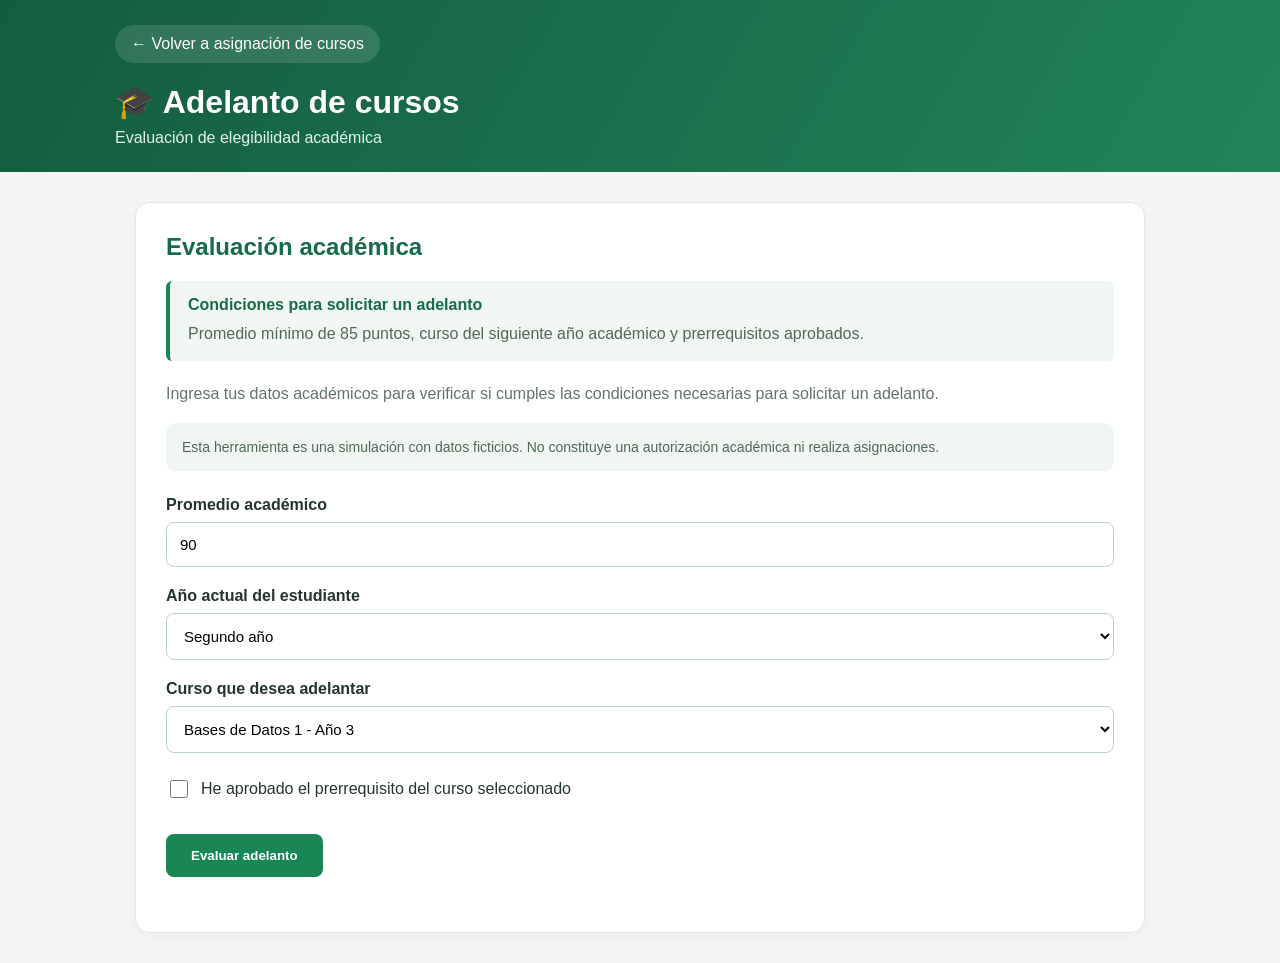
==== commit ca41c33c: "feat: integrar portal UVG y asistente academico Jack" ====
--- a/frontend/vistas/adelanto-cursos.html
+++ b/frontend/vistas/adelanto-cursos.html
@@ -1,75 +1,350 @@
 <!DOCTYPE html>
 <html lang="es">
 <head>
-    <meta charset="UTF-8">
-    <meta name="viewport" content="width=device-width, initial-scale=1">
-    <title>Adelanto de cursos - UVG</title>
-    <link rel="stylesheet" href="../css/styles.css">
-    <style>
-        body { background: #f4f6f5; font-family: Arial, sans-serif; }
-        main { max-width: 850px; margin: 45px auto; padding: 20px; }
-        .panel { background: white; padding: 30px; border-radius: 10px;
-                 box-shadow: 0 3px 15px #00000012; }
-        h1 { color: #187b4c; }
-        label { display: block; margin-top: 18px; font-weight: bold; }
-        input, select { box-sizing: border-box; width: 100%; padding: 12px;
-                        margin-top: 7px; border: 1px solid #bbb;
-                        border-radius: 5px; }
-        button { margin-top: 22px; padding: 13px 20px; background: #198754;
-                 color: white; border: 0; border-radius: 5px;
-                 cursor: pointer; font-weight: bold; }
-        .resultado { margin-top: 25px; padding: 18px; border-radius: 6px; }
-        .aprobado { background: #d1fae5; color: #065f46; }
-        .rechazado { background: #fee2e2; color: #991b1b; }
-        .aviso { color: #555; font-size: 14px; }
-        a { color: #187b4c; }
-    </style>
+<meta charset="UTF-8">
+<meta name="viewport" content="width=device-width, initial-scale=1">
+<title>Adelanto de cursos - UVG</title>
+<link rel="stylesheet" href="../css/styles.css?v=9">
+<style>
+* { box-sizing: border-box; }
+
+body {
+  margin: 0;
+  font-family: Arial, sans-serif;
+  background: #f4f6f5;
+  color: #25352e;
+}
+
+.encabezado {
+  background: linear-gradient(120deg, #145c3e, #21845a);
+  color: white;
+  padding: 25px max(24px, calc((100% - 1050px)/2));
+}
+
+.volver {
+  display: inline-block;
+  color: white;
+  text-decoration: none;
+  background: #ffffff20;
+  padding: 10px 16px;
+  border-radius: 25px;
+  margin-bottom: 20px;
+}
+
+.encabezado h1 {
+  font-size: 32px;
+  margin: 0 0 8px;
+}
+
+.encabezado p {
+  margin: 0;
+  color: #e0f2e8;
+}
+
+main {
+  max-width: 1050px;
+  margin: 30px auto;
+  padding: 0 20px;
+}
+
+.indicadores {
+  display: grid;
+  grid-template-columns: repeat(3, 1fr);
+  gap: 16px;
+  margin-bottom: 25px;
+}
+
+.indicador {
+  background: white;
+  border: 1px solid #dbe7df;
+  border-left: 5px solid #21845a;
+  border-radius: 12px;
+  padding: 20px;
+  box-shadow: 0 3px 10px #00000008;
+}
+
+.indicador strong {
+  display: block;
+  color: #176b49;
+  font-size: 24px;
+  margin-bottom: 6px;
+}
+
+.indicador span {
+  font-size: 14px;
+  color: #64746b;
+}
+
+.panel {
+  background: white;
+  padding: 30px;
+  border-radius: 14px;
+  border: 1px solid #dce8e0;
+  box-shadow: 0 4px 15px #00000008;
+}
+
+.panel h2 {
+  margin-top: 0;
+  color: #176b49;
+}
+
+.descripcion {
+  color: #64746b;
+  line-height: 1.6;
+}
+
+label {
+  display: block;
+  margin: 20px 0 8px;
+  font-weight: bold;
+}
+
+input:not([type="checkbox"]), select {
+  width: 100%;
+  padding: 13px;
+  border: 1px solid #b9d3c4;
+  border-radius: 8px;
+  background: white;
+  font-size: 15px;
+}
+
+input:focus, select:focus {
+  outline: 2px solid #21845a;
+  outline-offset: 2px;
+}
+
+.checkbox {
+  display: flex;
+  align-items: center;
+  gap: 10px;
+  margin-top: 24px;
+  font-weight: normal;
+}
+
+.checkbox input {
+  width: 18px;
+  height: 18px;
+}
+
+button {
+  margin-top: 25px;
+  padding: 14px 25px;
+  border: 0;
+  border-radius: 8px;
+  background: #198754;
+  color: white;
+  font-weight: bold;
+  cursor: pointer;
+}
+
+button:hover {
+  background: #146c43;
+}
+
+.resultado {
+  margin-top: 25px;
+  padding: 0;
+  border-radius: 10px;
+}
+
+.resultado:not(:empty) {
+  padding: 20px;
+}
+
+.aprobado {
+  background: #e1f4e8;
+  color: #176b49;
+  border-left: 5px solid #198754;
+}
+
+.rechazado {
+  background: #fff0ed;
+  color: #9b2929;
+  border-left: 5px solid #c83d3d;
+}
+
+.aviso {
+  background: #f0f7f3;
+  border-radius: 10px;
+  padding: 16px;
+  margin-bottom: 25px;
+  color: #52675b;
+  font-size: 14px;
+}
+
+@media (max-width: 650px) {
+  .indicadores {
+    grid-template-columns: 1fr;
+  }
+  .encabezado h1 {
+    font-size: 26px;
+  }
+  .panel {
+    padding: 20px;
+  }
+}
+
+.condiciones {
+  background: #f0f7f3;
+  border-left: 4px solid #198754;
+  border-radius: 6px;
+  padding: 15px 18px;
+  margin: 20px 0;
+}
+
+.condiciones strong {
+  color: #176b49;
+}
+
+.condiciones p {
+  margin: 8px 0 0;
+  color: #52675b;
+  line-height: 1.5;
+}
+
+</style>
 </head>
 <body>
+
+<header class="encabezado">
+  <a class="volver" href="dashboard-asignacion.html">
+    ← Volver a asignación de cursos
+  </a>
+  <h1>🎓 Adelanto de cursos</h1>
+  <p>Evaluación de elegibilidad académica</p>
+</header>
+
 <main>
-    <a href="dashboard-asignacion.html">Volver a asignación de cursos</a>
-
-    <div class="panel">
-        <h1>Adelanto de cursos</h1>
-        <p>Evaluación de elegibilidad académica - RF-14</p>
-        <p class="aviso">
-            Simulación con datos ficticios. No constituye una
-            autorización académica ni realiza asignaciones.
+
+
+
+<section class="panel">
+
+  <h2>Evaluación académica</h2>
+
+  <div class="condiciones">
+    <strong>Condiciones para solicitar un adelanto</strong>
+    <p>
+      Promedio mínimo de 85 puntos, curso del siguiente año
+      académico y prerrequisitos aprobados.
+    </p>
+  </div>
+
+  <p class="descripcion">
+    Ingresa tus datos académicos para verificar si cumples
+    las condiciones necesarias para solicitar un adelanto.
+  </p>
+
+  <div class="aviso">
+    Esta herramienta es una simulación con datos ficticios.
+    No constituye una autorización académica ni realiza asignaciones.
+  </div>
+
+  <form id="form-adelanto">
+
+    <label for="promedio">Promedio académico</label>
+    <input id="promedio" type="number" min="0" max="100"
+           step="0.01" value="90" required>
+
+    <label for="anio">Año actual del estudiante</label>
+    <select id="anio">
+      <option value="1">Primer año</option>
+      <option value="2" selected>Segundo año</option>
+      <option value="3">Tercer año</option>
+      <option value="4">Cuarto año</option>
+      <option value="5">Quinto año</option>
+    </select>
+
+    <label for="curso">Curso que desea adelantar</label>
+    <select id="curso">
+      <option value="CC3088">Bases de Datos 1 - Año 3</option>
+      <option value="CC3089">Bases de Datos 2 - Año 4</option>
+    </select>
+
+    <label class="checkbox">
+      <input id="aprobado" type="checkbox">
+      He aprobado el prerrequisito del curso seleccionado
+    </label>
+
+    <button type="submit">Evaluar adelanto</button>
+
+  </form>
+
+  <div id="resultado" class="resultado"
+       role="status" aria-live="polite"></div>
+
+</section>
+
+</main>
+
+<script src="../js/adelanto-cursos.js"></script>
+<!-- ASISTENTE VIRTUAL JACK -->
+<div class="jack-asistente" data-rol-permitido="ESTUDIANTE" hidden>
+    <div class="jack-personaje" id="jack-personaje">
+        <button id="jack-abrir" class="jack-boton"
+                type="button"
+                aria-label="Abrir asistente Jack"
+                aria-controls="jack-ventana"
+                aria-expanded="false">
+            <img src="../img/jack/jack-bienvenida.png"
+                 alt="">
+        </button>
+
+        <div class="jack-controles">
+            <button type="button" id="jack-mover">↔ Mover</button>
+            <button type="button" id="jack-consejo">💡 ¿Sabías que...?</button>
+            <button type="button" id="jack-descansar">☾ Descansar</button>
+        </div>
+    </div>
+
+    <button id="jack-despertar" type="button" hidden>
+        🐉 Mostrar a Jack
+    </button>
+
+    <section id="jack-ventana" class="jack-ventana"
+             aria-label="Asistente académico Jack" hidden>
+        <header class="jack-cabecera">
+            <div>
+                <strong>Jack</strong>
+                <small>Asistente académico UVG</small>
+            </div>
+            <button id="jack-cerrar" type="button"
+                    aria-label="Cerrar asistente">✕</button>
+        </header>
+
+        <div id="jack-mensajes" class="jack-mensajes"
+             role="log" aria-live="polite">
+            <p class="jack-mensaje jack">
+                ¡Hola! Soy Jack. ¿En qué puedo ayudarte?
+            </p>
+        </div>
+
+        <div class="jack-opciones">
+            <button type="button" data-jack-accion="pensum">📚 Pensum</button>
+            <button type="button" data-jack-accion="catalogo">📋 Catálogo</button>
+            <button type="button" data-jack-accion="alertas">🔔 Alertas</button>
+            <button type="button" data-jack-accion="correos">✉️ Correos</button>
+            <button type="button" data-jack-accion="adelantos">🎓 Adelantos</button>
+        </div>
+
+        <form id="jack-formulario" class="jack-formulario">
+            <label for="jack-pregunta" class="jack-etiqueta-oculta">
+                Escribe tu pregunta
+            </label>
+            <input id="jack-pregunta" type="text"
+                   maxlength="250" autocomplete="off"
+                   placeholder="Escribe tu pregunta..." required>
+            <button type="submit" aria-label="Enviar pregunta">➤</button>
+        </form>
+
+        <p class="jack-aviso">
+            Asistente de orientación con respuestas predefinidas.
         </p>
-
-        <form id="form-adelanto">
-            <label for="promedio">Promedio académico</label>
-            <input id="promedio" type="number" min="0" max="100"
-                   step="0.01" value="90" required>
-
-            <label for="anio">Año actual del estudiante</label>
-            <select id="anio">
-                <option value="1">Primer año</option>
-                <option value="2" selected>Segundo año</option>
-                <option value="3">Tercer año</option>
-                <option value="4">Cuarto año</option>
-                <option value="5">Quinto año</option>
-            </select>
-
-            <label for="curso">Curso que desea adelantar</label>
-            <select id="curso">
-                <option value="CC3088">Bases de Datos 1 - Año 3</option>
-                <option value="CC3089">Bases de Datos 2 - Año 4</option>
-            </select>
-
-            <label>
-                <input id="aprobado" type="checkbox"
-                       style="width:auto; margin-right:8px;">
-                He aprobado el prerrequisito del curso seleccionado
-            </label>
-
-            <button type="submit">Evaluar adelanto</button>
-        </form>
-
-        <div id="resultado" role="status" aria-live="polite"></div>
-    </div>
-</main>
-
-<script src="../js/adelanto-cursos.js"></script>
+    </section>
+</div>
+
+
+<script src="../js/control-roles.js"></script>
+<script src="../js/asistente-jack.js"></script>
 </body>
 </html>
--- a/frontend/css/styles.css
+++ b/frontend/css/styles.css
@@ -107,7 +107,6 @@
     text-align: left;
     font-size: 0.9rem;
     overflow-wrap: anywhere;
-    vertical-align: middle;
 }
 
 .table-custom th {
@@ -392,3 +391,886 @@
 #dashboard-view .menu-estudiante .menu-enlace[hidden] {
     display: none;
 }
+
+/* ENTREGA 6: ACCESOS RÁPIDOS DEL PORTAL */
+
+.accesos-rapidos {
+    margin: 24px 0;
+    padding: 24px;
+    background: #f0f8f3;
+    border: 1px solid #d5e8db;
+    border-radius: 12px;
+}
+
+.accesos-rapidos h3 {
+    margin-top: 0;
+    color: var(--uvg-dark-green, #175d3c);
+}
+
+.accesos-rapidos p {
+    color: #475569;
+    margin-bottom: 20px;
+}
+
+.accesos-rapidos-grid {
+    display: grid;
+    grid-template-columns: repeat(auto-fit, minmax(190px, 1fr));
+    gap: 16px;
+}
+
+.acceso-rapido {
+    display: flex;
+    flex-direction: column;
+    align-items: flex-start;
+    gap: 10px;
+    padding: 20px;
+    background: #ffffff;
+    border: 1px solid #d5e8db;
+    border-radius: 10px;
+    color: #263238;
+    text-decoration: none;
+    text-align: left;
+    font: inherit;
+    cursor: pointer;
+    transition: transform 0.2s, box-shadow 0.2s;
+}
+
+.acceso-rapido:hover {
+    transform: translateY(-3px);
+    box-shadow: 0 5px 14px rgba(0, 0, 0, 0.10);
+    border-color: var(--uvg-green, #208454);
+}
+
+.acceso-rapido:focus-visible {
+    outline: 3px solid var(--uvg-green, #208454);
+    outline-offset: 2px;
+}
+
+.acceso-rapido strong {
+    color: var(--uvg-dark-green, #175d3c);
+}
+
+.acceso-rapido small {
+    color: #52635a;
+    line-height: 1.5;
+}
+
+.acceso-icono {
+    font-size: 1.8rem;
+}
+
+.acceso-rapido[hidden] {
+    display: none;
+}
+
+/* ENTREGA 6: ADAPTACIÓN Y ACCESIBILIDAD */
+
+/* Mejorar la visualización en pantallas pequeñas */
+@media (max-width: 768px) {
+    .accesos-rapidos {
+        padding: 16px;
+        margin: 16px 0;
+    }
+
+    .accesos-rapidos-grid {
+        grid-template-columns: 1fr;
+        gap: 12px;
+    }
+
+    .acceso-rapido {
+        padding: 16px;
+    }
+
+    .accesos-rapidos h3 {
+        font-size: 1.2rem;
+    }
+}
+
+/* Respetar a los usuarios que prefieren menos movimiento */
+@media (prefers-reduced-motion: reduce) {
+    .acceso-rapido {
+        transition: none;
+    }
+
+    .acceso-rapido:hover {
+        transform: none;
+    }
+}
+
+/* ENTREGA 6: BIENVENIDA DE JACK */
+
+#dashboard-view .jack-bienvenida {
+    display: grid;
+    grid-template-columns: minmax(180px, 34%) 1fr;
+    align-items: center;
+    gap: 24px;
+    min-height: 290px;
+    margin-top: 24px;
+    padding: 24px 36px;
+    background: linear-gradient(110deg, #e4f7e9, #f5fcf6);
+    border-radius: 24px;
+    overflow: hidden;
+}
+
+#dashboard-view .jack-bienvenida-imagen {
+    display: flex;
+    align-items: flex-end;
+    justify-content: center;
+    height: 290px;
+}
+
+#dashboard-view .jack-bienvenida-imagen img {
+    max-width: 100%;
+    max-height: 310px;
+    object-fit: contain;
+}
+
+#dashboard-view .jack-bienvenida-texto h1 {
+    color: #075536;
+    font-size: clamp(28px, 3vw, 44px);
+    line-height: 1.15;
+    margin: 16px 0;
+}
+
+#dashboard-view .jack-bienvenida-texto p {
+    color: #33483c;
+    font-size: 18px;
+    line-height: 1.6;
+}
+
+#dashboard-view .jack-etiqueta {
+    color: #198754;
+    font-size: 12px;
+    font-weight: 800;
+    letter-spacing: 2px;
+}
+
+@media (max-width: 768px) {
+    #dashboard-view .jack-bienvenida {
+        grid-template-columns: 1fr;
+        text-align: center;
+        padding: 24px;
+    }
+
+    #dashboard-view .jack-bienvenida-imagen {
+        height: 200px;
+    }
+
+    #dashboard-view .jack-bienvenida-imagen img {
+        max-height: 210px;
+    }
+
+    #dashboard-view .jack-bienvenida-texto p {
+        font-size: 16px;
+    }
+}
+
+/* DASHBOARD JACK: TARJETAS MODERNAS */
+
+#dashboard-view .accesos-rapidos {
+    background: transparent;
+    border: none;
+    padding: 0;
+    margin: 32px 0;
+}
+
+#dashboard-view .accesos-rapidos h3 {
+    font-size: 26px;
+    margin-bottom: 20px;
+}
+
+#dashboard-view .accesos-rapidos-grid {
+    grid-template-columns: repeat(2, minmax(0, 1fr));
+    gap: 18px;
+}
+
+#dashboard-view .acceso-rapido {
+    min-height: 135px;
+    border-radius: 18px;
+    padding: 25px;
+    border: 1px solid #d9e9df;
+    background: linear-gradient(135deg, #eaf9f1, #ffffff);
+    box-shadow: 0 6px 18px rgba(0, 70, 40, 0.06);
+}
+
+#dashboard-view .acceso-rapido:nth-child(2) {
+    background: linear-gradient(135deg, #f2ecff, #ffffff);
+    border-color: #e8ddfa;
+}
+
+#dashboard-view .acceso-rapido strong {
+    font-size: 20px;
+}
+
+#dashboard-view .acceso-icono {
+    font-size: 32px;
+}
+
+@media (max-width: 768px) {
+    #dashboard-view .accesos-rapidos-grid {
+        grid-template-columns: 1fr;
+    }
+}
+
+/* DASHBOARD JACK: MENU LATERAL MODERNO */
+
+#dashboard-view > div:first-child {
+    background: linear-gradient(
+        180deg,
+        #07583c 0%,
+        #06452f 100%
+    ) !important;
+    box-shadow: 4px 0 18px rgba(0, 0, 0, 0.08);
+}
+
+#dashboard-view .menu-estudiante {
+    margin-top: 28px;
+}
+
+#dashboard-view .menu-estudiante .menu-enlace {
+    border-radius: 12px;
+    padding: 15px 16px;
+    font-size: 14px;
+    transition: background 0.2s ease;
+}
+
+#dashboard-view .menu-estudiante .menu-enlace:hover,
+#dashboard-view .menu-estudiante .menu-enlace:focus-visible {
+    background: rgba(255, 255, 255, 0.16);
+}
+
+#dashboard-view .menu-estudiante .menu-enlace.activo {
+    background: #208454;
+    font-weight: 700;
+}
+
+
+/* DASHBOARD JACK: PERFIL Y ENCABEZADO */
+
+#dashboard-view .perfil-lateral {
+    padding: 8px 0 12px;
+}
+
+#dashboard-view .perfil-etiqueta {
+    font-size: 11px;
+    font-weight: 700;
+    letter-spacing: 1.5px;
+    color: #b9f3d0;
+}
+
+#dashboard-view .perfil-lateral h3 {
+    font-size: 15px;
+    line-height: 1.5;
+    margin: 12px 0 8px;
+    overflow-wrap: anywhere;
+}
+
+#dashboard-view .perfil-lateral p {
+    font-size: 13px;
+    opacity: 0.8;
+}
+
+#dashboard-view .encabezado-institucion {
+    font-size: 11px;
+    font-weight: 700;
+    letter-spacing: 1px;
+    color: #208454;
+}
+
+#dashboard-view .encabezado-identidad h2 {
+    margin: 8px 0;
+}
+
+#dashboard-view .encabezado-acciones {
+    display: flex;
+    align-items: center;
+    gap: 18px;
+}
+
+#dashboard-view #nombre-encabezado {
+    font-size: 14px;
+    font-weight: 600;
+    color: #175d3c;
+}
+
+#dashboard-view .btn-alertas-encabezado {
+    background: #eef8f2;
+    border: 1px solid #d5e8db;
+    border-radius: 12px;
+    padding: 10px 14px;
+    font-size: 20px;
+    cursor: pointer;
+}
+
+#dashboard-view .btn-alertas-encabezado:hover {
+    background: #d1fae5;
+}
+
+#dashboard-view .btn-alertas-encabezado[hidden] {
+    display: none;
+}
+
+@media (max-width: 768px) {
+    #dashboard-view .encabezado-acciones {
+        flex-wrap: wrap;
+        gap: 10px;
+    }
+
+    #dashboard-view #nombre-encabezado {
+        font-size: 12px;
+    }
+}
+
+/* LOGOTIPO INSTITUCIONAL UVG */
+
+#dashboard-view .logo-institucional {
+    display: flex;
+    align-items: center;
+    padding: 8px 0 22px;
+    margin-bottom: 20px;
+    border-bottom: 1px solid rgba(255,255,255,0.2);
+}
+
+#dashboard-view .logo-institucional img {
+    display: block;
+    width: 100%;
+    max-width: 205px;
+    height: auto;
+    object-fit: contain;
+}
+
+
+/* DASHBOARD JACK: LOGOTIPO UVG */
+
+#dashboard-view .logo-institucional {
+    background: #ffffff;
+    border-radius: 14px;
+    padding: 16px;
+    margin-bottom: 24px;
+    min-height: 0;
+    border: none;
+    display: flex;
+    align-items: center;
+    justify-content: center;
+}
+
+#dashboard-view .logo-institucional img {
+    width: 100%;
+    max-width: 205px;
+    height: auto;
+    max-height: 85px;
+    object-fit: contain;
+}
+
+
+/* AJUSTE FINAL DEL LOGOTIPO UVG */
+
+#dashboard-view .logo-institucional {
+    padding: 10px 14px;
+    min-height: 0;
+    margin-bottom: 20px;
+    border-radius: 12px;
+}
+
+#dashboard-view .logo-institucional img {
+    width: 100%;
+    max-width: 240px;
+    max-height: 65px;
+    height: auto;
+    object-fit: contain;
+}
+
+/* ASISTENTE VIRTUAL JACK */
+
+.jack-asistente[hidden],
+.jack-ventana[hidden] {
+    display: none !important;
+}
+
+.jack-asistente {
+    position: fixed;
+    right: 24px;
+    bottom: 24px;
+    z-index: 1000;
+    font-family: Arial, sans-serif;
+}
+
+.jack-boton {
+    width: 64px;
+    height: 64px;
+    border: none;
+    border-radius: 50%;
+    background: #087c50;
+    color: white;
+    font-size: 30px;
+    cursor: pointer;
+    box-shadow: 0 6px 20px rgba(0,0,0,.2);
+}
+
+.jack-ventana {
+    position: absolute;
+    bottom: 78px;
+    right: 0;
+    width: min(360px, calc(100vw - 32px));
+    max-height: min(560px, calc(100vh - 120px));
+    display: flex;
+    flex-direction: column;
+    background: white;
+    border: 1px solid #d5e8db;
+    border-radius: 18px;
+    overflow: hidden;
+    box-shadow: 0 12px 35px rgba(0,0,0,.18);
+}
+
+.jack-cabecera {
+    display: flex;
+    justify-content: space-between;
+    align-items: center;
+    background: #07583c;
+    color: white;
+    padding: 16px;
+}
+
+.jack-cabecera small {
+    display: block;
+    margin-top: 4px;
+    color: #d1fae5;
+}
+
+.jack-cabecera button {
+    background: transparent;
+    border: none;
+    color: white;
+    font-size: 20px;
+    cursor: pointer;
+}
+
+.jack-mensajes {
+    min-height: 100px;
+    overflow-y: auto;
+    padding: 14px;
+    display: flex;
+    flex-direction: column;
+    gap: 10px;
+}
+
+.jack-mensaje {
+    max-width: 85%;
+    margin: 0;
+    padding: 11px 13px;
+    border-radius: 13px;
+    line-height: 1.5;
+    font-size: 13px;
+    overflow-wrap: anywhere;
+}
+
+.jack-mensaje.jack {
+    align-self: flex-start;
+    background: #e9f7ee;
+    color: #174b35;
+}
+
+.jack-mensaje.usuario {
+    align-self: flex-end;
+    background: #087c50;
+    color: white;
+}
+
+.jack-opciones {
+    display: flex;
+    flex-wrap: wrap;
+    gap: 7px;
+    padding: 12px;
+}
+
+.jack-opciones button {
+    background: #f0f8f3;
+    border: 1px solid #cfe7d7;
+    border-radius: 20px;
+    padding: 8px 11px;
+    cursor: pointer;
+    font-size: 12px;
+}
+
+.jack-formulario {
+    display: flex;
+    gap: 8px;
+    padding: 12px;
+    border-top: 1px solid #e5e7eb;
+}
+
+.jack-formulario input {
+    flex: 1;
+    min-width: 0;
+    border: 1px solid #d5e8db;
+    border-radius: 10px;
+    padding: 11px;
+}
+
+.jack-formulario button {
+    background: #087c50;
+    color: white;
+    border: none;
+    border-radius: 10px;
+    padding: 0 15px;
+    cursor: pointer;
+}
+
+.jack-etiqueta-oculta {
+    position: absolute;
+    width: 1px;
+    height: 1px;
+    overflow: hidden;
+    clip-path: inset(50%);
+}
+
+.jack-aviso {
+    margin: 0;
+    padding: 0 12px 12px;
+    color: #64748b;
+    font-size: 11px;
+}
+
+@media (max-width: 480px) {
+    .jack-asistente {
+        right: 12px;
+        bottom: 12px;
+    }
+}
+
+/* JACK: PERSONAJE INTERACTIVO */
+
+.jack-asistente {
+    position: fixed;
+    right: 20px;
+    bottom: 20px;
+    z-index: 1000;
+}
+
+.jack-personaje {
+    display: flex;
+    flex-direction: column;
+    align-items: center;
+    gap: 8px;
+}
+
+.jack-boton {
+    width: 155px;
+    height: 190px;
+    padding: 0;
+    background: transparent;
+    border: none;
+    border-radius: 0;
+    box-shadow: none;
+    cursor: pointer;
+    animation: jack-flotar 3s ease-in-out infinite;
+}
+
+.jack-boton img {
+    width: 100%;
+    height: 100%;
+    object-fit: contain;
+}
+
+.jack-controles {
+    display: flex;
+    gap: 6px;
+}
+
+.jack-controles button,
+#jack-despertar {
+    padding: 8px 12px;
+    background: #ffffff;
+    color: #07583c;
+    border: 1px solid #cfe7d7;
+    border-radius: 20px;
+    cursor: pointer;
+    font-size: 12px;
+    box-shadow: 0 3px 10px rgba(0,0,0,.08);
+}
+
+#jack-despertar[hidden] {
+    display: none;
+}
+
+.jack-ventana {
+    bottom: 240px;
+}
+
+@keyframes jack-flotar {
+    0%, 100% {
+        transform: translateY(0);
+    }
+    50% {
+        transform: translateY(-8px);
+    }
+}
+
+@media (prefers-reduced-motion: reduce) {
+    .jack-boton {
+        animation: none;
+    }
+}
+
+@media (max-width: 480px) {
+    .jack-boton {
+        width: 105px;
+        height: 130px;
+    }
+
+    .jack-ventana {
+        bottom: 180px;
+    }
+}
+
+/* AJUSTES DE VISIBILIDAD DE JACK */
+
+.jack-personaje[hidden] {
+    display: none !important;
+}
+
+.jack-asistente.jack-izquierda .jack-ventana {
+    right: auto;
+    left: 0;
+}
+
+.jack-ventana {
+    max-height: min(500px, calc(100vh - 280px));
+}
+
+.jack-mensajes {
+    min-height: 70px;
+    flex: 1 1 auto;
+}
+
+@media (max-height: 650px) {
+    .jack-ventana {
+        bottom: 100px;
+        max-height: calc(100vh - 120px);
+    }
+}
+
+/* JACK: AJUSTES DE POSICION Y CHAT */
+
+.jack-boton {
+    width: 135px;
+    height: 165px;
+}
+
+.jack-personaje {
+    gap: 4px;
+}
+
+.jack-ventana {
+    bottom: 215px;
+    width: min(350px, calc(100vw - 32px));
+    max-height: min(440px, calc(100vh - 240px));
+}
+
+.jack-mensajes {
+    min-height: 65px;
+    max-height: 220px;
+    flex: 0 1 auto;
+    overflow-y: auto;
+}
+
+.jack-controles button {
+    padding: 7px 10px;
+    font-size: 11px;
+}
+
+@media (max-width: 480px) {
+    .jack-boton {
+        width: 100px;
+        height: 125px;
+    }
+
+    .jack-ventana {
+        bottom: 165px;
+        max-height: calc(100vh - 190px);
+    }
+}
+
+/* JACK: AJUSTES FINALES DEL CHAT */
+
+.jack-mensajes {
+    min-height: 80px;
+    max-height: 240px;
+    overflow-y: auto;
+    scrollbar-width: thin;
+    scrollbar-color: #b8d8c6 transparent;
+    scroll-behavior: smooth;
+}
+
+.jack-mensajes::-webkit-scrollbar {
+    width: 6px;
+}
+
+.jack-mensajes::-webkit-scrollbar-thumb {
+    background: #b8d8c6;
+    border-radius: 10px;
+}
+
+.jack-mensajes::-webkit-scrollbar-track {
+    background: transparent;
+}
+
+.jack-ventana {
+    max-height: min(480px, calc(100vh - 100px));
+}
+
+.jack-mensaje {
+    flex-shrink: 0;
+}
+
+
+/* JACK: ACCESOS DESDE RESPUESTAS */
+
+.jack-acceso {
+    display: inline-block;
+    align-self: flex-start;
+    padding: 9px 14px;
+    background: #087c50;
+    color: white;
+    border-radius: 20px;
+    text-decoration: none;
+    font-size: 12px;
+    font-weight: 600;
+}
+
+.jack-acceso:hover {
+    background: #07583c;
+    color: white;
+}
+
+.jack-acceso:focus-visible {
+    outline: 3px solid #fbbf24;
+    outline-offset: 2px;
+}
+
+
+/* JACK: CONTROLES DEL PERSONAJE */
+
+.jack-controles {
+    display: flex;
+    justify-content: center;
+    flex-wrap: wrap;
+    gap: 6px;
+    max-width: 240px;
+}
+
+.jack-controles button {
+    white-space: nowrap;
+}
+
+/* JACK: POSICION SEGURA DEL CHAT */
+
+.jack-asistente.jack-izquierda .jack-ventana {
+    left: 0;
+    right: auto;
+}
+
+.jack-ventana {
+    box-sizing: border-box;
+    width: min(350px, calc(100vw - 32px));
+}
+
+@media (max-width: 600px) {
+    .jack-asistente.jack-izquierda {
+        left: 12px !important;
+        right: auto !important;
+    }
+
+    .jack-asistente.jack-izquierda .jack-ventana {
+        left: 0;
+        right: auto;
+    }
+}
+
+
+/* JACK: OCULTAR PERSONAJE DURANTE EL CHAT */
+
+.jack-boton[hidden],
+.jack-controles[hidden] {
+    display: none !important;
+}
+
+/* Mantener la ventana cerca de la parte inferior */
+.jack-ventana {
+    bottom: 15px;
+}
+
+/* Posicionar correctamente el chat al mover Jack */
+.jack-asistente.jack-izquierda .jack-ventana {
+    left: 0;
+    right: auto;
+}
+
+/* JACK: ESTILOS AISLADOS PARA TODAS LAS PAGINAS */
+
+.jack-asistente .jack-opciones button {
+    color: #174b35 !important;
+    background: #f0f8f3 !important;
+    border: 1px solid #cfe7d7 !important;
+    opacity: 1 !important;
+    font-weight: 500;
+}
+
+.jack-asistente .jack-formulario input {
+    color: #263238;
+    background: #ffffff;
+    opacity: 1;
+}
+
+.jack-asistente .jack-formulario button {
+    color: #ffffff !important;
+    background: #087c50 !important;
+    opacity: 1 !important;
+}
+
+.jack-asistente .jack-mensajes {
+    min-height: 100px;
+    max-height: 260px;
+    overflow-y: auto;
+}
+
+.jack-asistente .jack-ventana {
+    max-height: min(520px, calc(100vh - 40px));
+}
+
+
+/* JACK: IMAGEN UNIFORME EN TODAS LAS PAGINAS */
+
+.jack-asistente .jack-boton {
+    display: block;
+    width: 135px;
+    height: 165px;
+    padding: 0;
+    margin: 0;
+    border: none;
+    border-radius: 0;
+    background: transparent !important;
+    box-shadow: none;
+    overflow: visible;
+}
+
+.jack-asistente .jack-boton img {
+    display: block;
+    width: 100%;
+    height: 100%;
+    object-fit: contain;
+    background: transparent !important;
+    border: none;
+    box-shadow: none;
+}
+
+.jack-asistente .jack-boton[hidden] {
+    display: none !important;
+}
+
+@media (max-width: 480px) {
+    .jack-asistente .jack-boton {
+        width: 100px;
+        height: 125px;
+    }
+}
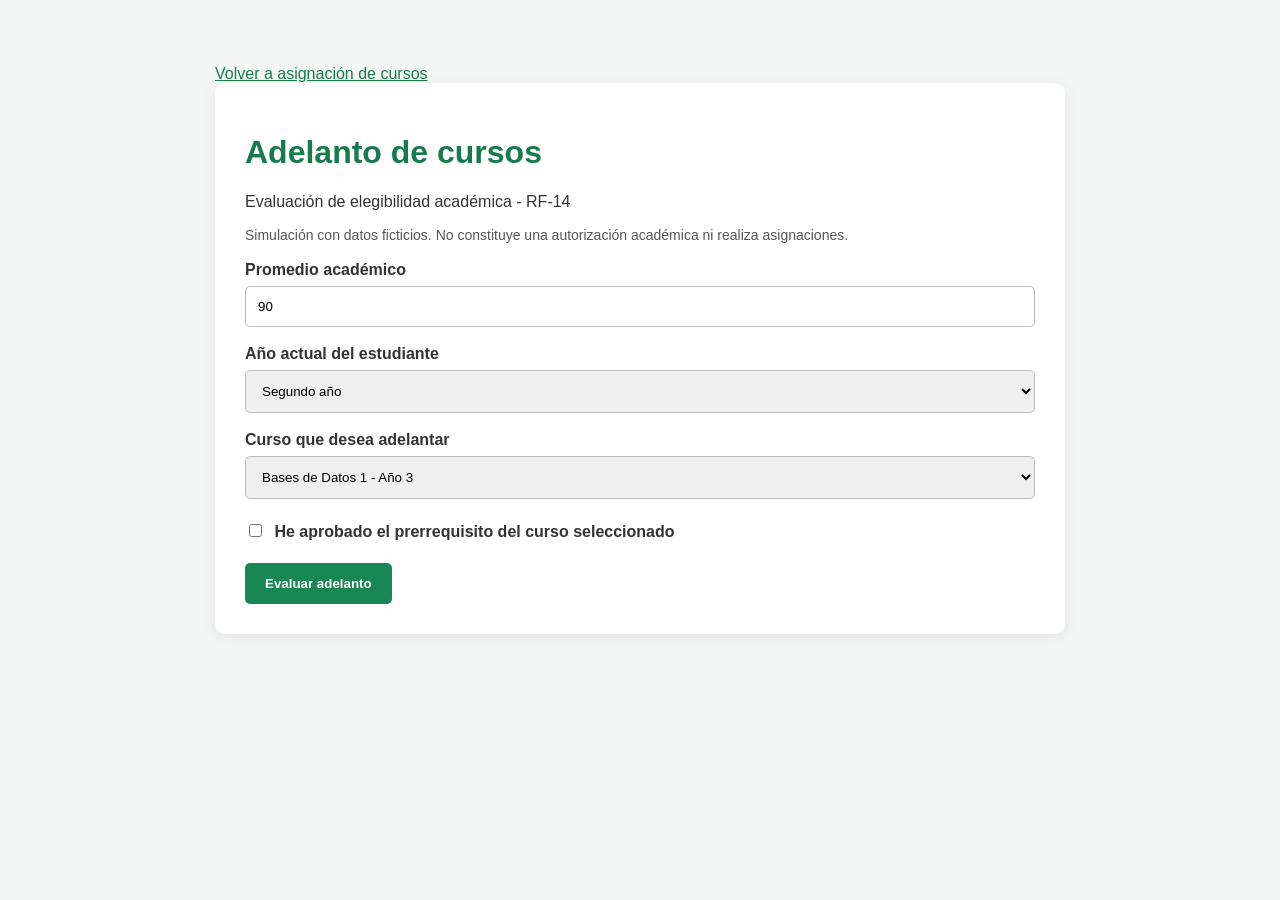
==== commit 3e102039: "Merge 7f968d391438b650ee7b51fc3bd5ea21f4bccf5f into 2055363b2912fde79bd178d4f08c3ddbc9ad8ee0" ====
--- a/frontend/vistas/adelanto-cursos.html
+++ b/frontend/vistas/adelanto-cursos.html
@@ -1,350 +1,75 @@
 <!DOCTYPE html>
 <html lang="es">
 <head>
-<meta charset="UTF-8">
-<meta name="viewport" content="width=device-width, initial-scale=1">
-<title>Adelanto de cursos - UVG</title>
-<link rel="stylesheet" href="../css/styles.css?v=9">
-<style>
-* { box-sizing: border-box; }
-
-body {
-  margin: 0;
-  font-family: Arial, sans-serif;
-  background: #f4f6f5;
-  color: #25352e;
-}
-
-.encabezado {
-  background: linear-gradient(120deg, #145c3e, #21845a);
-  color: white;
-  padding: 25px max(24px, calc((100% - 1050px)/2));
-}
-
-.volver {
-  display: inline-block;
-  color: white;
-  text-decoration: none;
-  background: #ffffff20;
-  padding: 10px 16px;
-  border-radius: 25px;
-  margin-bottom: 20px;
-}
-
-.encabezado h1 {
-  font-size: 32px;
-  margin: 0 0 8px;
-}
-
-.encabezado p {
-  margin: 0;
-  color: #e0f2e8;
-}
-
-main {
-  max-width: 1050px;
-  margin: 30px auto;
-  padding: 0 20px;
-}
-
-.indicadores {
-  display: grid;
-  grid-template-columns: repeat(3, 1fr);
-  gap: 16px;
-  margin-bottom: 25px;
-}
-
-.indicador {
-  background: white;
-  border: 1px solid #dbe7df;
-  border-left: 5px solid #21845a;
-  border-radius: 12px;
-  padding: 20px;
-  box-shadow: 0 3px 10px #00000008;
-}
-
-.indicador strong {
-  display: block;
-  color: #176b49;
-  font-size: 24px;
-  margin-bottom: 6px;
-}
-
-.indicador span {
-  font-size: 14px;
-  color: #64746b;
-}
-
-.panel {
-  background: white;
-  padding: 30px;
-  border-radius: 14px;
-  border: 1px solid #dce8e0;
-  box-shadow: 0 4px 15px #00000008;
-}
-
-.panel h2 {
-  margin-top: 0;
-  color: #176b49;
-}
-
-.descripcion {
-  color: #64746b;
-  line-height: 1.6;
-}
-
-label {
-  display: block;
-  margin: 20px 0 8px;
-  font-weight: bold;
-}
-
-input:not([type="checkbox"]), select {
-  width: 100%;
-  padding: 13px;
-  border: 1px solid #b9d3c4;
-  border-radius: 8px;
-  background: white;
-  font-size: 15px;
-}
-
-input:focus, select:focus {
-  outline: 2px solid #21845a;
-  outline-offset: 2px;
-}
-
-.checkbox {
-  display: flex;
-  align-items: center;
-  gap: 10px;
-  margin-top: 24px;
-  font-weight: normal;
-}
-
-.checkbox input {
-  width: 18px;
-  height: 18px;
-}
-
-button {
-  margin-top: 25px;
-  padding: 14px 25px;
-  border: 0;
-  border-radius: 8px;
-  background: #198754;
-  color: white;
-  font-weight: bold;
-  cursor: pointer;
-}
-
-button:hover {
-  background: #146c43;
-}
-
-.resultado {
-  margin-top: 25px;
-  padding: 0;
-  border-radius: 10px;
-}
-
-.resultado:not(:empty) {
-  padding: 20px;
-}
-
-.aprobado {
-  background: #e1f4e8;
-  color: #176b49;
-  border-left: 5px solid #198754;
-}
-
-.rechazado {
-  background: #fff0ed;
-  color: #9b2929;
-  border-left: 5px solid #c83d3d;
-}
-
-.aviso {
-  background: #f0f7f3;
-  border-radius: 10px;
-  padding: 16px;
-  margin-bottom: 25px;
-  color: #52675b;
-  font-size: 14px;
-}
-
-@media (max-width: 650px) {
-  .indicadores {
-    grid-template-columns: 1fr;
-  }
-  .encabezado h1 {
-    font-size: 26px;
-  }
-  .panel {
-    padding: 20px;
-  }
-}
-
-.condiciones {
-  background: #f0f7f3;
-  border-left: 4px solid #198754;
-  border-radius: 6px;
-  padding: 15px 18px;
-  margin: 20px 0;
-}
-
-.condiciones strong {
-  color: #176b49;
-}
-
-.condiciones p {
-  margin: 8px 0 0;
-  color: #52675b;
-  line-height: 1.5;
-}
-
-</style>
+    <meta charset="UTF-8">
+    <meta name="viewport" content="width=device-width, initial-scale=1">
+    <title>Adelanto de cursos - UVG</title>
+    <link rel="stylesheet" href="../css/styles.css">
+    <style>
+        body { background: #f4f6f5; font-family: Arial, sans-serif; }
+        main { max-width: 850px; margin: 45px auto; padding: 20px; }
+        .panel { background: white; padding: 30px; border-radius: 10px;
+                 box-shadow: 0 3px 15px #00000012; }
+        h1 { color: #187b4c; }
+        label { display: block; margin-top: 18px; font-weight: bold; }
+        input, select { box-sizing: border-box; width: 100%; padding: 12px;
+                        margin-top: 7px; border: 1px solid #bbb;
+                        border-radius: 5px; }
+        button { margin-top: 22px; padding: 13px 20px; background: #198754;
+                 color: white; border: 0; border-radius: 5px;
+                 cursor: pointer; font-weight: bold; }
+        .resultado { margin-top: 25px; padding: 18px; border-radius: 6px; }
+        .aprobado { background: #d1fae5; color: #065f46; }
+        .rechazado { background: #fee2e2; color: #991b1b; }
+        .aviso { color: #555; font-size: 14px; }
+        a { color: #187b4c; }
+    </style>
 </head>
 <body>
+<main>
+    <a href="dashboard-asignacion.html">Volver a asignación de cursos</a>
 
-<header class="encabezado">
-  <a class="volver" href="dashboard-asignacion.html">
-    ← Volver a asignación de cursos
-  </a>
-  <h1>🎓 Adelanto de cursos</h1>
-  <p>Evaluación de elegibilidad académica</p>
-</header>
+    <div class="panel">
+        <h1>Adelanto de cursos</h1>
+        <p>Evaluación de elegibilidad académica - RF-14</p>
+        <p class="aviso">
+            Simulación con datos ficticios. No constituye una
+            autorización académica ni realiza asignaciones.
+        </p>
 
-<main>
+        <form id="form-adelanto">
+            <label for="promedio">Promedio académico</label>
+            <input id="promedio" type="number" min="0" max="100"
+                   step="0.01" value="90" required>
 
+            <label for="anio">Año actual del estudiante</label>
+            <select id="anio">
+                <option value="1">Primer año</option>
+                <option value="2" selected>Segundo año</option>
+                <option value="3">Tercer año</option>
+                <option value="4">Cuarto año</option>
+                <option value="5">Quinto año</option>
+            </select>
 
+            <label for="curso">Curso que desea adelantar</label>
+            <select id="curso">
+                <option value="CC3088">Bases de Datos 1 - Año 3</option>
+                <option value="CC3089">Bases de Datos 2 - Año 4</option>
+            </select>
 
-<section class="panel">
+            <label>
+                <input id="aprobado" type="checkbox"
+                       style="width:auto; margin-right:8px;">
+                He aprobado el prerrequisito del curso seleccionado
+            </label>
 
-  <h2>Evaluación académica</h2>
+            <button type="submit">Evaluar adelanto</button>
+        </form>
 
-  <div class="condiciones">
-    <strong>Condiciones para solicitar un adelanto</strong>
-    <p>
-      Promedio mínimo de 85 puntos, curso del siguiente año
-      académico y prerrequisitos aprobados.
-    </p>
-  </div>
-
-  <p class="descripcion">
-    Ingresa tus datos académicos para verificar si cumples
-    las condiciones necesarias para solicitar un adelanto.
-  </p>
-
-  <div class="aviso">
-    Esta herramienta es una simulación con datos ficticios.
-    No constituye una autorización académica ni realiza asignaciones.
-  </div>
-
-  <form id="form-adelanto">
-
-    <label for="promedio">Promedio académico</label>
-    <input id="promedio" type="number" min="0" max="100"
-           step="0.01" value="90" required>
-
-    <label for="anio">Año actual del estudiante</label>
-    <select id="anio">
-      <option value="1">Primer año</option>
-      <option value="2" selected>Segundo año</option>
-      <option value="3">Tercer año</option>
-      <option value="4">Cuarto año</option>
-      <option value="5">Quinto año</option>
-    </select>
-
-    <label for="curso">Curso que desea adelantar</label>
-    <select id="curso">
-      <option value="CC3088">Bases de Datos 1 - Año 3</option>
-      <option value="CC3089">Bases de Datos 2 - Año 4</option>
-    </select>
-
-    <label class="checkbox">
-      <input id="aprobado" type="checkbox">
-      He aprobado el prerrequisito del curso seleccionado
-    </label>
-
-    <button type="submit">Evaluar adelanto</button>
-
-  </form>
-
-  <div id="resultado" class="resultado"
-       role="status" aria-live="polite"></div>
-
-</section>
-
+        <div id="resultado" role="status" aria-live="polite"></div>
+    </div>
 </main>
 
 <script src="../js/adelanto-cursos.js"></script>
-<!-- ASISTENTE VIRTUAL JACK -->
-<div class="jack-asistente" data-rol-permitido="ESTUDIANTE" hidden>
-    <div class="jack-personaje" id="jack-personaje">
-        <button id="jack-abrir" class="jack-boton"
-                type="button"
-                aria-label="Abrir asistente Jack"
-                aria-controls="jack-ventana"
-                aria-expanded="false">
-            <img src="../img/jack/jack-bienvenida.png"
-                 alt="">
-        </button>
-
-        <div class="jack-controles">
-            <button type="button" id="jack-mover">↔ Mover</button>
-            <button type="button" id="jack-consejo">💡 ¿Sabías que...?</button>
-            <button type="button" id="jack-descansar">☾ Descansar</button>
-        </div>
-    </div>
-
-    <button id="jack-despertar" type="button" hidden>
-        🐉 Mostrar a Jack
-    </button>
-
-    <section id="jack-ventana" class="jack-ventana"
-             aria-label="Asistente académico Jack" hidden>
-        <header class="jack-cabecera">
-            <div>
-                <strong>Jack</strong>
-                <small>Asistente académico UVG</small>
-            </div>
-            <button id="jack-cerrar" type="button"
-                    aria-label="Cerrar asistente">✕</button>
-        </header>
-
-        <div id="jack-mensajes" class="jack-mensajes"
-             role="log" aria-live="polite">
-            <p class="jack-mensaje jack">
-                ¡Hola! Soy Jack. ¿En qué puedo ayudarte?
-            </p>
-        </div>
-
-        <div class="jack-opciones">
-            <button type="button" data-jack-accion="pensum">📚 Pensum</button>
-            <button type="button" data-jack-accion="catalogo">📋 Catálogo</button>
-            <button type="button" data-jack-accion="alertas">🔔 Alertas</button>
-            <button type="button" data-jack-accion="correos">✉️ Correos</button>
-            <button type="button" data-jack-accion="adelantos">🎓 Adelantos</button>
-        </div>
-
-        <form id="jack-formulario" class="jack-formulario">
-            <label for="jack-pregunta" class="jack-etiqueta-oculta">
-                Escribe tu pregunta
-            </label>
-            <input id="jack-pregunta" type="text"
-                   maxlength="250" autocomplete="off"
-                   placeholder="Escribe tu pregunta..." required>
-            <button type="submit" aria-label="Enviar pregunta">➤</button>
-        </form>
-
-        <p class="jack-aviso">
-            Asistente de orientación con respuestas predefinidas.
-        </p>
-    </section>
-</div>
-
-
-<script src="../js/control-roles.js"></script>
-<script src="../js/asistente-jack.js"></script>
 </body>
 </html>
--- a/frontend/css/styles.css
+++ b/frontend/css/styles.css
@@ -107,6 +107,7 @@
     text-align: left;
     font-size: 0.9rem;
     overflow-wrap: anywhere;
+    vertical-align: middle;
 }
 
 .table-custom th {
@@ -391,886 +392,3 @@
 #dashboard-view .menu-estudiante .menu-enlace[hidden] {
     display: none;
 }
-
-/* ENTREGA 6: ACCESOS RÁPIDOS DEL PORTAL */
-
-.accesos-rapidos {
-    margin: 24px 0;
-    padding: 24px;
-    background: #f0f8f3;
-    border: 1px solid #d5e8db;
-    border-radius: 12px;
-}
-
-.accesos-rapidos h3 {
-    margin-top: 0;
-    color: var(--uvg-dark-green, #175d3c);
-}
-
-.accesos-rapidos p {
-    color: #475569;
-    margin-bottom: 20px;
-}
-
-.accesos-rapidos-grid {
-    display: grid;
-    grid-template-columns: repeat(auto-fit, minmax(190px, 1fr));
-    gap: 16px;
-}
-
-.acceso-rapido {
-    display: flex;
-    flex-direction: column;
-    align-items: flex-start;
-    gap: 10px;
-    padding: 20px;
-    background: #ffffff;
-    border: 1px solid #d5e8db;
-    border-radius: 10px;
-    color: #263238;
-    text-decoration: none;
-    text-align: left;
-    font: inherit;
-    cursor: pointer;
-    transition: transform 0.2s, box-shadow 0.2s;
-}
-
-.acceso-rapido:hover {
-    transform: translateY(-3px);
-    box-shadow: 0 5px 14px rgba(0, 0, 0, 0.10);
-    border-color: var(--uvg-green, #208454);
-}
-
-.acceso-rapido:focus-visible {
-    outline: 3px solid var(--uvg-green, #208454);
-    outline-offset: 2px;
-}
-
-.acceso-rapido strong {
-    color: var(--uvg-dark-green, #175d3c);
-}
-
-.acceso-rapido small {
-    color: #52635a;
-    line-height: 1.5;
-}
-
-.acceso-icono {
-    font-size: 1.8rem;
-}
-
-.acceso-rapido[hidden] {
-    display: none;
-}
-
-/* ENTREGA 6: ADAPTACIÓN Y ACCESIBILIDAD */
-
-/* Mejorar la visualización en pantallas pequeñas */
-@media (max-width: 768px) {
-    .accesos-rapidos {
-        padding: 16px;
-        margin: 16px 0;
-    }
-
-    .accesos-rapidos-grid {
-        grid-template-columns: 1fr;
-        gap: 12px;
-    }
-
-    .acceso-rapido {
-        padding: 16px;
-    }
-
-    .accesos-rapidos h3 {
-        font-size: 1.2rem;
-    }
-}
-
-/* Respetar a los usuarios que prefieren menos movimiento */
-@media (prefers-reduced-motion: reduce) {
-    .acceso-rapido {
-        transition: none;
-    }
-
-    .acceso-rapido:hover {
-        transform: none;
-    }
-}
-
-/* ENTREGA 6: BIENVENIDA DE JACK */
-
-#dashboard-view .jack-bienvenida {
-    display: grid;
-    grid-template-columns: minmax(180px, 34%) 1fr;
-    align-items: center;
-    gap: 24px;
-    min-height: 290px;
-    margin-top: 24px;
-    padding: 24px 36px;
-    background: linear-gradient(110deg, #e4f7e9, #f5fcf6);
-    border-radius: 24px;
-    overflow: hidden;
-}
-
-#dashboard-view .jack-bienvenida-imagen {
-    display: flex;
-    align-items: flex-end;
-    justify-content: center;
-    height: 290px;
-}
-
-#dashboard-view .jack-bienvenida-imagen img {
-    max-width: 100%;
-    max-height: 310px;
-    object-fit: contain;
-}
-
-#dashboard-view .jack-bienvenida-texto h1 {
-    color: #075536;
-    font-size: clamp(28px, 3vw, 44px);
-    line-height: 1.15;
-    margin: 16px 0;
-}
-
-#dashboard-view .jack-bienvenida-texto p {
-    color: #33483c;
-    font-size: 18px;
-    line-height: 1.6;
-}
-
-#dashboard-view .jack-etiqueta {
-    color: #198754;
-    font-size: 12px;
-    font-weight: 800;
-    letter-spacing: 2px;
-}
-
-@media (max-width: 768px) {
-    #dashboard-view .jack-bienvenida {
-        grid-template-columns: 1fr;
-        text-align: center;
-        padding: 24px;
-    }
-
-    #dashboard-view .jack-bienvenida-imagen {
-        height: 200px;
-    }
-
-    #dashboard-view .jack-bienvenida-imagen img {
-        max-height: 210px;
-    }
-
-    #dashboard-view .jack-bienvenida-texto p {
-        font-size: 16px;
-    }
-}
-
-/* DASHBOARD JACK: TARJETAS MODERNAS */
-
-#dashboard-view .accesos-rapidos {
-    background: transparent;
-    border: none;
-    padding: 0;
-    margin: 32px 0;
-}
-
-#dashboard-view .accesos-rapidos h3 {
-    font-size: 26px;
-    margin-bottom: 20px;
-}
-
-#dashboard-view .accesos-rapidos-grid {
-    grid-template-columns: repeat(2, minmax(0, 1fr));
-    gap: 18px;
-}
-
-#dashboard-view .acceso-rapido {
-    min-height: 135px;
-    border-radius: 18px;
-    padding: 25px;
-    border: 1px solid #d9e9df;
-    background: linear-gradient(135deg, #eaf9f1, #ffffff);
-    box-shadow: 0 6px 18px rgba(0, 70, 40, 0.06);
-}
-
-#dashboard-view .acceso-rapido:nth-child(2) {
-    background: linear-gradient(135deg, #f2ecff, #ffffff);
-    border-color: #e8ddfa;
-}
-
-#dashboard-view .acceso-rapido strong {
-    font-size: 20px;
-}
-
-#dashboard-view .acceso-icono {
-    font-size: 32px;
-}
-
-@media (max-width: 768px) {
-    #dashboard-view .accesos-rapidos-grid {
-        grid-template-columns: 1fr;
-    }
-}
-
-/* DASHBOARD JACK: MENU LATERAL MODERNO */
-
-#dashboard-view > div:first-child {
-    background: linear-gradient(
-        180deg,
-        #07583c 0%,
-        #06452f 100%
-    ) !important;
-    box-shadow: 4px 0 18px rgba(0, 0, 0, 0.08);
-}
-
-#dashboard-view .menu-estudiante {
-    margin-top: 28px;
-}
-
-#dashboard-view .menu-estudiante .menu-enlace {
-    border-radius: 12px;
-    padding: 15px 16px;
-    font-size: 14px;
-    transition: background 0.2s ease;
-}
-
-#dashboard-view .menu-estudiante .menu-enlace:hover,
-#dashboard-view .menu-estudiante .menu-enlace:focus-visible {
-    background: rgba(255, 255, 255, 0.16);
-}
-
-#dashboard-view .menu-estudiante .menu-enlace.activo {
-    background: #208454;
-    font-weight: 700;
-}
-
-
-/* DASHBOARD JACK: PERFIL Y ENCABEZADO */
-
-#dashboard-view .perfil-lateral {
-    padding: 8px 0 12px;
-}
-
-#dashboard-view .perfil-etiqueta {
-    font-size: 11px;
-    font-weight: 700;
-    letter-spacing: 1.5px;
-    color: #b9f3d0;
-}
-
-#dashboard-view .perfil-lateral h3 {
-    font-size: 15px;
-    line-height: 1.5;
-    margin: 12px 0 8px;
-    overflow-wrap: anywhere;
-}
-
-#dashboard-view .perfil-lateral p {
-    font-size: 13px;
-    opacity: 0.8;
-}
-
-#dashboard-view .encabezado-institucion {
-    font-size: 11px;
-    font-weight: 700;
-    letter-spacing: 1px;
-    color: #208454;
-}
-
-#dashboard-view .encabezado-identidad h2 {
-    margin: 8px 0;
-}
-
-#dashboard-view .encabezado-acciones {
-    display: flex;
-    align-items: center;
-    gap: 18px;
-}
-
-#dashboard-view #nombre-encabezado {
-    font-size: 14px;
-    font-weight: 600;
-    color: #175d3c;
-}
-
-#dashboard-view .btn-alertas-encabezado {
-    background: #eef8f2;
-    border: 1px solid #d5e8db;
-    border-radius: 12px;
-    padding: 10px 14px;
-    font-size: 20px;
-    cursor: pointer;
-}
-
-#dashboard-view .btn-alertas-encabezado:hover {
-    background: #d1fae5;
-}
-
-#dashboard-view .btn-alertas-encabezado[hidden] {
-    display: none;
-}
-
-@media (max-width: 768px) {
-    #dashboard-view .encabezado-acciones {
-        flex-wrap: wrap;
-        gap: 10px;
-    }
-
-    #dashboard-view #nombre-encabezado {
-        font-size: 12px;
-    }
-}
-
-/* LOGOTIPO INSTITUCIONAL UVG */
-
-#dashboard-view .logo-institucional {
-    display: flex;
-    align-items: center;
-    padding: 8px 0 22px;
-    margin-bottom: 20px;
-    border-bottom: 1px solid rgba(255,255,255,0.2);
-}
-
-#dashboard-view .logo-institucional img {
-    display: block;
-    width: 100%;
-    max-width: 205px;
-    height: auto;
-    object-fit: contain;
-}
-
-
-/* DASHBOARD JACK: LOGOTIPO UVG */
-
-#dashboard-view .logo-institucional {
-    background: #ffffff;
-    border-radius: 14px;
-    padding: 16px;
-    margin-bottom: 24px;
-    min-height: 0;
-    border: none;
-    display: flex;
-    align-items: center;
-    justify-content: center;
-}
-
-#dashboard-view .logo-institucional img {
-    width: 100%;
-    max-width: 205px;
-    height: auto;
-    max-height: 85px;
-    object-fit: contain;
-}
-
-
-/* AJUSTE FINAL DEL LOGOTIPO UVG */
-
-#dashboard-view .logo-institucional {
-    padding: 10px 14px;
-    min-height: 0;
-    margin-bottom: 20px;
-    border-radius: 12px;
-}
-
-#dashboard-view .logo-institucional img {
-    width: 100%;
-    max-width: 240px;
-    max-height: 65px;
-    height: auto;
-    object-fit: contain;
-}
-
-/* ASISTENTE VIRTUAL JACK */
-
-.jack-asistente[hidden],
-.jack-ventana[hidden] {
-    display: none !important;
-}
-
-.jack-asistente {
-    position: fixed;
-    right: 24px;
-    bottom: 24px;
-    z-index: 1000;
-    font-family: Arial, sans-serif;
-}
-
-.jack-boton {
-    width: 64px;
-    height: 64px;
-    border: none;
-    border-radius: 50%;
-    background: #087c50;
-    color: white;
-    font-size: 30px;
-    cursor: pointer;
-    box-shadow: 0 6px 20px rgba(0,0,0,.2);
-}
-
-.jack-ventana {
-    position: absolute;
-    bottom: 78px;
-    right: 0;
-    width: min(360px, calc(100vw - 32px));
-    max-height: min(560px, calc(100vh - 120px));
-    display: flex;
-    flex-direction: column;
-    background: white;
-    border: 1px solid #d5e8db;
-    border-radius: 18px;
-    overflow: hidden;
-    box-shadow: 0 12px 35px rgba(0,0,0,.18);
-}
-
-.jack-cabecera {
-    display: flex;
-    justify-content: space-between;
-    align-items: center;
-    background: #07583c;
-    color: white;
-    padding: 16px;
-}
-
-.jack-cabecera small {
-    display: block;
-    margin-top: 4px;
-    color: #d1fae5;
-}
-
-.jack-cabecera button {
-    background: transparent;
-    border: none;
-    color: white;
-    font-size: 20px;
-    cursor: pointer;
-}
-
-.jack-mensajes {
-    min-height: 100px;
-    overflow-y: auto;
-    padding: 14px;
-    display: flex;
-    flex-direction: column;
-    gap: 10px;
-}
-
-.jack-mensaje {
-    max-width: 85%;
-    margin: 0;
-    padding: 11px 13px;
-    border-radius: 13px;
-    line-height: 1.5;
-    font-size: 13px;
-    overflow-wrap: anywhere;
-}
-
-.jack-mensaje.jack {
-    align-self: flex-start;
-    background: #e9f7ee;
-    color: #174b35;
-}
-
-.jack-mensaje.usuario {
-    align-self: flex-end;
-    background: #087c50;
-    color: white;
-}
-
-.jack-opciones {
-    display: flex;
-    flex-wrap: wrap;
-    gap: 7px;
-    padding: 12px;
-}
-
-.jack-opciones button {
-    background: #f0f8f3;
-    border: 1px solid #cfe7d7;
-    border-radius: 20px;
-    padding: 8px 11px;
-    cursor: pointer;
-    font-size: 12px;
-}
-
-.jack-formulario {
-    display: flex;
-    gap: 8px;
-    padding: 12px;
-    border-top: 1px solid #e5e7eb;
-}
-
-.jack-formulario input {
-    flex: 1;
-    min-width: 0;
-    border: 1px solid #d5e8db;
-    border-radius: 10px;
-    padding: 11px;
-}
-
-.jack-formulario button {
-    background: #087c50;
-    color: white;
-    border: none;
-    border-radius: 10px;
-    padding: 0 15px;
-    cursor: pointer;
-}
-
-.jack-etiqueta-oculta {
-    position: absolute;
-    width: 1px;
-    height: 1px;
-    overflow: hidden;
-    clip-path: inset(50%);
-}
-
-.jack-aviso {
-    margin: 0;
-    padding: 0 12px 12px;
-    color: #64748b;
-    font-size: 11px;
-}
-
-@media (max-width: 480px) {
-    .jack-asistente {
-        right: 12px;
-        bottom: 12px;
-    }
-}
-
-/* JACK: PERSONAJE INTERACTIVO */
-
-.jack-asistente {
-    position: fixed;
-    right: 20px;
-    bottom: 20px;
-    z-index: 1000;
-}
-
-.jack-personaje {
-    display: flex;
-    flex-direction: column;
-    align-items: center;
-    gap: 8px;
-}
-
-.jack-boton {
-    width: 155px;
-    height: 190px;
-    padding: 0;
-    background: transparent;
-    border: none;
-    border-radius: 0;
-    box-shadow: none;
-    cursor: pointer;
-    animation: jack-flotar 3s ease-in-out infinite;
-}
-
-.jack-boton img {
-    width: 100%;
-    height: 100%;
-    object-fit: contain;
-}
-
-.jack-controles {
-    display: flex;
-    gap: 6px;
-}
-
-.jack-controles button,
-#jack-despertar {
-    padding: 8px 12px;
-    background: #ffffff;
-    color: #07583c;
-    border: 1px solid #cfe7d7;
-    border-radius: 20px;
-    cursor: pointer;
-    font-size: 12px;
-    box-shadow: 0 3px 10px rgba(0,0,0,.08);
-}
-
-#jack-despertar[hidden] {
-    display: none;
-}
-
-.jack-ventana {
-    bottom: 240px;
-}
-
-@keyframes jack-flotar {
-    0%, 100% {
-        transform: translateY(0);
-    }
-    50% {
-        transform: translateY(-8px);
-    }
-}
-
-@media (prefers-reduced-motion: reduce) {
-    .jack-boton {
-        animation: none;
-    }
-}
-
-@media (max-width: 480px) {
-    .jack-boton {
-        width: 105px;
-        height: 130px;
-    }
-
-    .jack-ventana {
-        bottom: 180px;
-    }
-}
-
-/* AJUSTES DE VISIBILIDAD DE JACK */
-
-.jack-personaje[hidden] {
-    display: none !important;
-}
-
-.jack-asistente.jack-izquierda .jack-ventana {
-    right: auto;
-    left: 0;
-}
-
-.jack-ventana {
-    max-height: min(500px, calc(100vh - 280px));
-}
-
-.jack-mensajes {
-    min-height: 70px;
-    flex: 1 1 auto;
-}
-
-@media (max-height: 650px) {
-    .jack-ventana {
-        bottom: 100px;
-        max-height: calc(100vh - 120px);
-    }
-}
-
-/* JACK: AJUSTES DE POSICION Y CHAT */
-
-.jack-boton {
-    width: 135px;
-    height: 165px;
-}
-
-.jack-personaje {
-    gap: 4px;
-}
-
-.jack-ventana {
-    bottom: 215px;
-    width: min(350px, calc(100vw - 32px));
-    max-height: min(440px, calc(100vh - 240px));
-}
-
-.jack-mensajes {
-    min-height: 65px;
-    max-height: 220px;
-    flex: 0 1 auto;
-    overflow-y: auto;
-}
-
-.jack-controles button {
-    padding: 7px 10px;
-    font-size: 11px;
-}
-
-@media (max-width: 480px) {
-    .jack-boton {
-        width: 100px;
-        height: 125px;
-    }
-
-    .jack-ventana {
-        bottom: 165px;
-        max-height: calc(100vh - 190px);
-    }
-}
-
-/* JACK: AJUSTES FINALES DEL CHAT */
-
-.jack-mensajes {
-    min-height: 80px;
-    max-height: 240px;
-    overflow-y: auto;
-    scrollbar-width: thin;
-    scrollbar-color: #b8d8c6 transparent;
-    scroll-behavior: smooth;
-}
-
-.jack-mensajes::-webkit-scrollbar {
-    width: 6px;
-}
-
-.jack-mensajes::-webkit-scrollbar-thumb {
-    background: #b8d8c6;
-    border-radius: 10px;
-}
-
-.jack-mensajes::-webkit-scrollbar-track {
-    background: transparent;
-}
-
-.jack-ventana {
-    max-height: min(480px, calc(100vh - 100px));
-}
-
-.jack-mensaje {
-    flex-shrink: 0;
-}
-
-
-/* JACK: ACCESOS DESDE RESPUESTAS */
-
-.jack-acceso {
-    display: inline-block;
-    align-self: flex-start;
-    padding: 9px 14px;
-    background: #087c50;
-    color: white;
-    border-radius: 20px;
-    text-decoration: none;
-    font-size: 12px;
-    font-weight: 600;
-}
-
-.jack-acceso:hover {
-    background: #07583c;
-    color: white;
-}
-
-.jack-acceso:focus-visible {
-    outline: 3px solid #fbbf24;
-    outline-offset: 2px;
-}
-
-
-/* JACK: CONTROLES DEL PERSONAJE */
-
-.jack-controles {
-    display: flex;
-    justify-content: center;
-    flex-wrap: wrap;
-    gap: 6px;
-    max-width: 240px;
-}
-
-.jack-controles button {
-    white-space: nowrap;
-}
-
-/* JACK: POSICION SEGURA DEL CHAT */
-
-.jack-asistente.jack-izquierda .jack-ventana {
-    left: 0;
-    right: auto;
-}
-
-.jack-ventana {
-    box-sizing: border-box;
-    width: min(350px, calc(100vw - 32px));
-}
-
-@media (max-width: 600px) {
-    .jack-asistente.jack-izquierda {
-        left: 12px !important;
-        right: auto !important;
-    }
-
-    .jack-asistente.jack-izquierda .jack-ventana {
-        left: 0;
-        right: auto;
-    }
-}
-
-
-/* JACK: OCULTAR PERSONAJE DURANTE EL CHAT */
-
-.jack-boton[hidden],
-.jack-controles[hidden] {
-    display: none !important;
-}
-
-/* Mantener la ventana cerca de la parte inferior */
-.jack-ventana {
-    bottom: 15px;
-}
-
-/* Posicionar correctamente el chat al mover Jack */
-.jack-asistente.jack-izquierda .jack-ventana {
-    left: 0;
-    right: auto;
-}
-
-/* JACK: ESTILOS AISLADOS PARA TODAS LAS PAGINAS */
-
-.jack-asistente .jack-opciones button {
-    color: #174b35 !important;
-    background: #f0f8f3 !important;
-    border: 1px solid #cfe7d7 !important;
-    opacity: 1 !important;
-    font-weight: 500;
-}
-
-.jack-asistente .jack-formulario input {
-    color: #263238;
-    background: #ffffff;
-    opacity: 1;
-}
-
-.jack-asistente .jack-formulario button {
-    color: #ffffff !important;
-    background: #087c50 !important;
-    opacity: 1 !important;
-}
-
-.jack-asistente .jack-mensajes {
-    min-height: 100px;
-    max-height: 260px;
-    overflow-y: auto;
-}
-
-.jack-asistente .jack-ventana {
-    max-height: min(520px, calc(100vh - 40px));
-}
-
-
-/* JACK: IMAGEN UNIFORME EN TODAS LAS PAGINAS */
-
-.jack-asistente .jack-boton {
-    display: block;
-    width: 135px;
-    height: 165px;
-    padding: 0;
-    margin: 0;
-    border: none;
-    border-radius: 0;
-    background: transparent !important;
-    box-shadow: none;
-    overflow: visible;
-}
-
-.jack-asistente .jack-boton img {
-    display: block;
-    width: 100%;
-    height: 100%;
-    object-fit: contain;
-    background: transparent !important;
-    border: none;
-    box-shadow: none;
-}
-
-.jack-asistente .jack-boton[hidden] {
-    display: none !important;
-}
-
-@media (max-width: 480px) {
-    .jack-asistente .jack-boton {
-        width: 100px;
-        height: 125px;
-    }
-}
